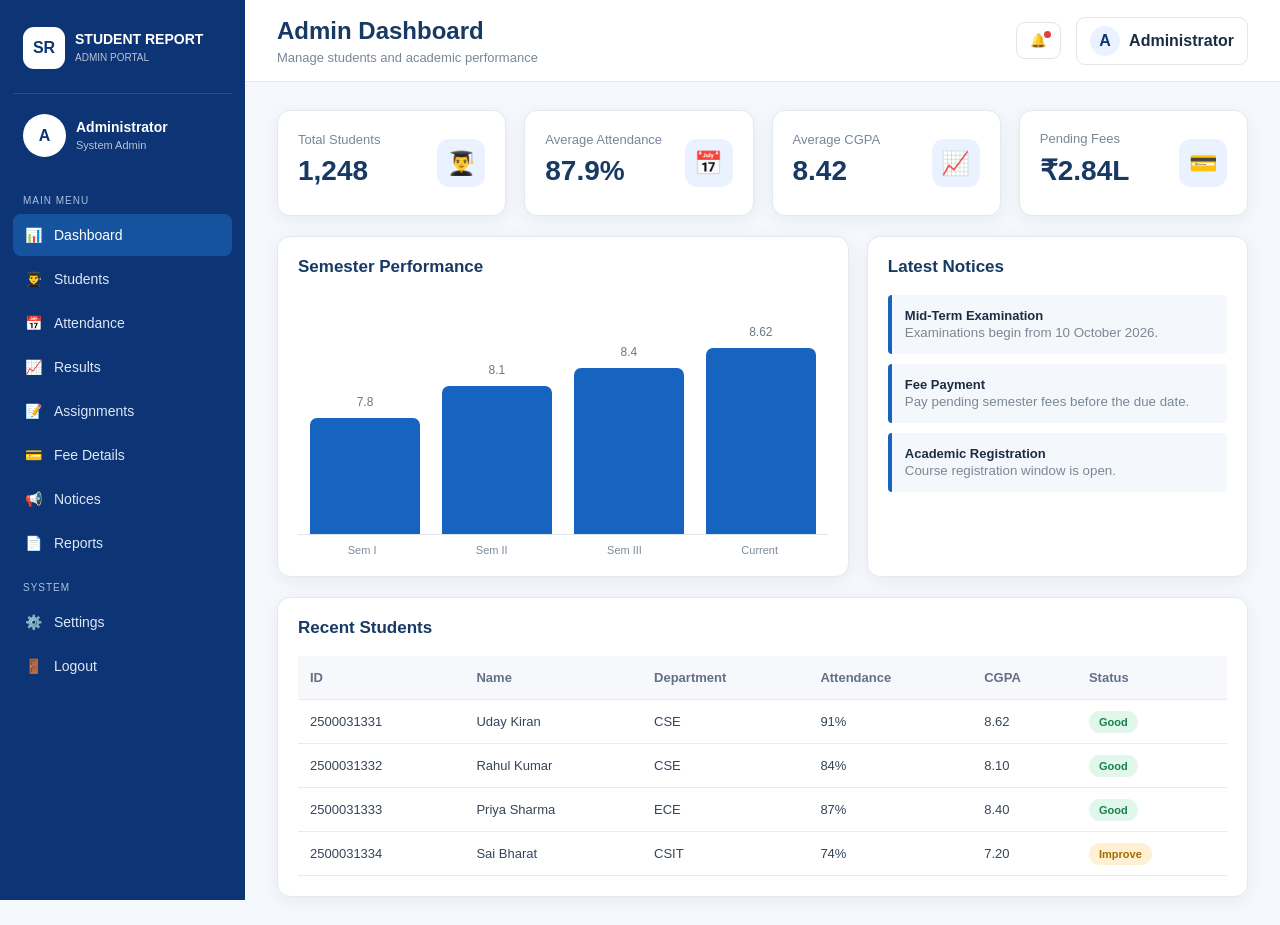
==== index.html @ a94c4307 "first commit" ====
<!DOCTYPE html>
<html lang="en">
<head>
<meta charset="UTF-8">
<meta name="viewport" content="width=device-width,initial-scale=1.0">
<title>Admin Portal - Student Report System</title>
<link rel="stylesheet" href="style.css">
</head>
<body>
<div class="app">
  <aside class="sidebar">
    <div class="side-brand">
      <div class="brand-logo">SR</div>
      <div><b>STUDENT REPORT</b><small>ADMIN PORTAL</small></div>
    </div>

    <div class="admin-profile">
      <div class="avatar">A</div>
      <div><b>Administrator</b><small>System Admin</small></div>
    </div>

    <p class="menu-title">MAIN MENU</p>
    <nav>
      <button class="nav active" data-page="dashboard">📊 <span>Dashboard</span></button>
      <button class="nav" data-page="students">👨‍🎓 <span>Students</span></button>
      <button class="nav" data-page="attendance">📅 <span>Attendance</span></button>
      <button class="nav" data-page="results">📈 <span>Results</span></button>
      <button class="nav" data-page="assignments">📝 <span>Assignments</span></button>
      <button class="nav" data-page="fees">💳 <span>Fee Details</span></button>
      <button class="nav" data-page="notices">📢 <span>Notices</span></button>
      <button class="nav" data-page="reports">📄 <span>Reports</span></button>
    </nav>

    <p class="menu-title">SYSTEM</p>
    <nav>
      <button class="nav" data-page="settings">⚙️ <span>Settings</span></button>
      <button class="nav" onclick="logout()">🚪 <span>Logout</span></button>
    </nav>
  </aside>

  <main class="main">
    <header class="topbar">
      <div>
        <h1 id="pageTitle">Admin Dashboard</h1>
        <p>Manage students and academic performance</p>
      </div>
      <div class="top-actions">
        <button class="icon-btn">🔔<i></i></button>
        <div class="top-user"><div class="mini-avatar">A</div><b>Administrator</b></div>
      </div>
    </header>

    <section id="content"></section>
  </main>
</div>

<div id="toast"></div>

<script src="script.js"></script>
</body>
</html>
---- style.css ----
*{box-sizing:border-box}body{margin:0;font-family:Inter,Arial,sans-serif;background:#f5f8fc;color:#1d2c43}.app{display:flex;min-height:100vh}.sidebar{width:245px;background:#0d3474;color:#fff;position:fixed;left:0;top:0;bottom:0;padding:22px 13px;overflow:auto}.side-brand{display:flex;align-items:center;gap:10px;padding:5px 10px 24px;border-bottom:1px solid #ffffff1f}.brand-logo{width:42px;height:42px;background:#fff;color:#0d3474;border-radius:11px;display:grid;place-items:center;font-weight:900}.side-brand b{display:block;font-size:14px}.side-brand small{font-size:10px;opacity:.7}.admin-profile{display:flex;gap:10px;align-items:center;padding:20px 10px}.avatar,.mini-avatar{background:#fff;color:#0d3474;border-radius:50%;display:grid;place-items:center;font-weight:900}.avatar{width:43px;height:43px}.admin-profile b{display:block;font-size:14px}.admin-profile small{font-size:11px;opacity:.7}.menu-title{font-size:10px;letter-spacing:1px;color:#a9c0df;margin:18px 10px 8px}.nav{width:100%;display:flex;align-items:center;gap:12px;border:0;background:transparent;color:#dce8f8;padding:13px 12px;border-radius:8px;text-align:left;font-size:14px;cursor:pointer;margin:2px 0}.nav:hover,.nav.active{background:#15539e;color:#fff}.main{margin-left:245px;width:calc(100% - 245px)}.topbar{height:82px;background:#fff;border-bottom:1px solid #e4e9f0;display:flex;align-items:center;justify-content:space-between;padding:0 32px;position:sticky;top:0;z-index:5}.topbar h1{font-size:24px;margin:0;color:#173963}.topbar p{margin:5px 0 0;color:#7a8798;font-size:13px}.top-actions{display:flex;align-items:center;gap:15px}.icon-btn{position:relative;border:1px solid #e0e6ee;background:#fff;border-radius:9px;padding:10px 13px;cursor:pointer}.icon-btn i{position:absolute;width:7px;height:7px;border-radius:50%;background:#e43d3d;right:9px;top:8px}.top-user{display:flex;gap:9px;align-items:center;padding:8px 13px;border:1px solid #e1e7ef;border-radius:9px}.mini-avatar{width:30px;height:30px;background:#eaf2ff}.main-content{padding:28px 32px}.cards{display:grid;grid-template-columns:repeat(4,1fr);gap:18px}.card{background:#fff;border:1px solid #e4e9f0;border-radius:13px;padding:20px;box-shadow:0 4px 18px #183b6710}.stat{display:flex;justify-content:space-between;align-items:center}.stat h3{font-size:28px;margin:8px 0;color:#173963}.stat p{margin:0;color:#7a8798;font-size:13px}.stat-icon{width:48px;height:48px;border-radius:12px;background:#eaf2ff;display:grid;place-items:center;font-size:23px}.section-row{display:grid;grid-template-columns:1.5fr 1fr;gap:18px;margin-top:20px}.card h2{font-size:17px;margin:0 0 18px;color:#173963}.chart{height:240px;display:flex;align-items:flex-end;gap:22px;padding:15px 12px 0;border-bottom:1px solid #e1e6ee}.bar{flex:1;background:#1764c0;border-radius:7px 7px 0 0;position:relative;min-width:25px;animation:grow .8s ease}.bar span{position:absolute;top:-23px;width:100%;text-align:center;color:#6b7789;font-size:12px}.labels{display:flex;justify-content:space-around;color:#7d8998;font-size:11px;padding-top:9px}.notice{padding:13px;border-left:4px solid #1764c0;background:#f4f8fd;margin-bottom:10px;border-radius:4px}.notice b{display:block;font-size:13px}.notice small{color:#7c8795}.table-card{margin-top:20px}.table-wrap{overflow:auto}table{width:100%;border-collapse:collapse;min-width:750px}th,td{text-align:left;padding:14px 12px;border-bottom:1px solid #e7ebf1;font-size:13px}th{background:#f6f8fb;color:#637086}td{color:#35445a}.pill{padding:5px 10px;border-radius:20px;font-size:11px;font-weight:700}.good{background:#e2f7ec;color:#16804b}.warn{background:#fff0d4;color:#a16b00}.danger{background:#ffe5e5;color:#b52e2e}.toolbar{display:flex;justify-content:space-between;gap:12px;margin-bottom:18px}.search{padding:11px 13px;border:1px solid #d9e0e9;border-radius:8px;width:260px}.add-btn{border:0;background:#0d3474;color:#fff;border-radius:8px;padding:11px 17px;font-weight:700;cursor:pointer}.page-card{background:#fff;border:1px solid #e4e9f0;border-radius:13px;padding:22px}.empty{padding:70px 20px;text-align:center;color:#78869a}.settings{display:grid;grid-template-columns:repeat(2,1fr);gap:18px}.setting{padding:20px;border:1px solid #e3e8ef;border-radius:10px;background:#fff}@keyframes grow{from{height:0}}#toast{position:fixed;right:25px;bottom:25px;background:#0d3474;color:white;padding:13px 18px;border-radius:8px;display:none;z-index:20}@media(max-width:900px){.sidebar{width:70px}.side-brand div:not(.brand-logo),.admin-profile div:not(.avatar),.menu-title,.nav span{display:none}.nav{justify-content:center}.main{margin-left:70px;width:calc(100% - 70px)}.cards{grid-template-columns:1fr 1fr}.section-row{grid-template-columns:1fr}}@media(max-width:600px){.topbar{padding:0 15px}.top-user b{display:none}.main-content{padding:18px 15px}.cards{grid-template-columns:1fr 1fr}.settings{grid-template-columns:1fr}.topbar h1{font-size:19px}}
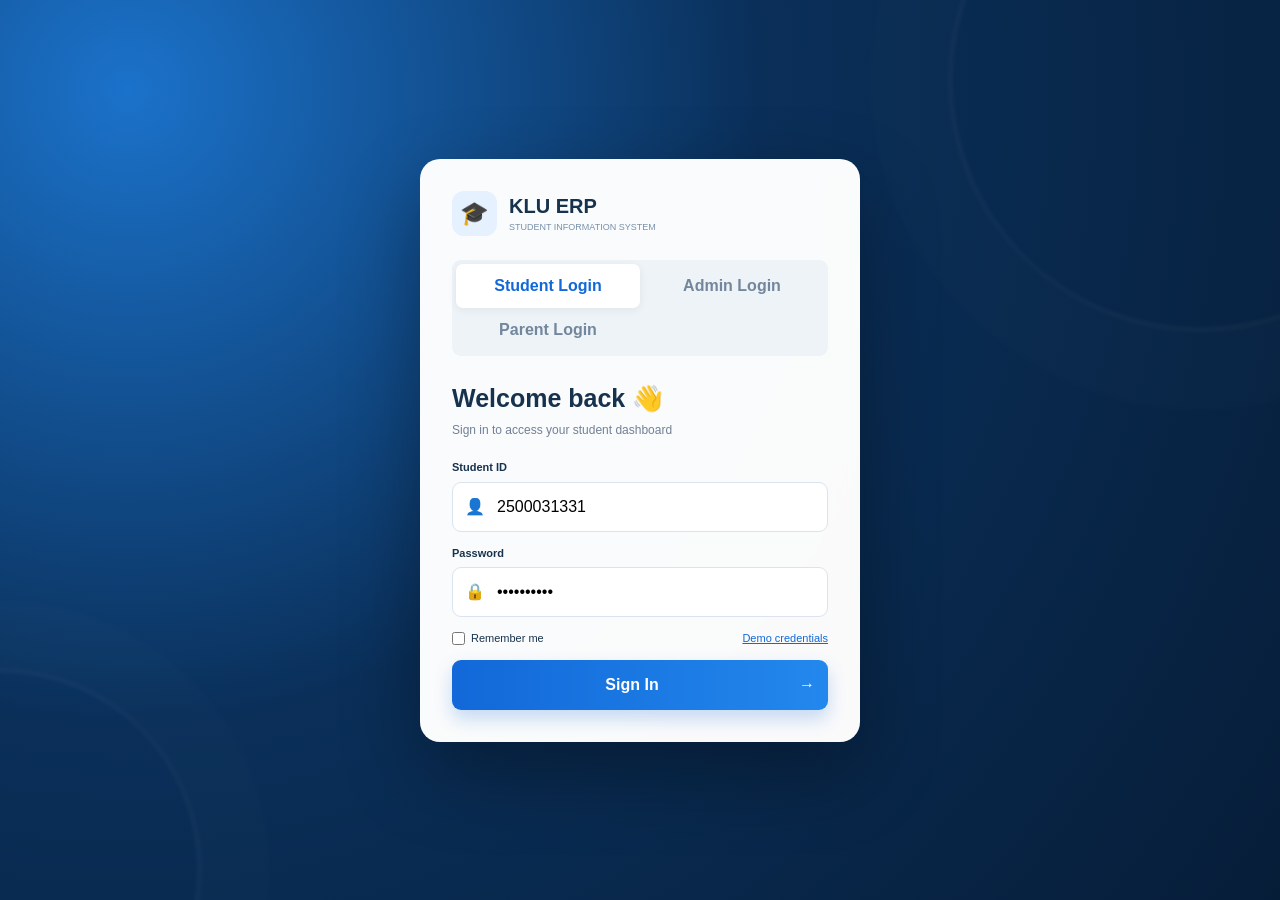
==== commit 91f6597d: "dd" ====
--- a/index.html
+++ b/index.html
@@ -3,59 +3,238 @@
 <head>
 <meta charset="UTF-8">
 <meta name="viewport" content="width=device-width,initial-scale=1.0">
-<title>Admin Portal - Student Report System</title>
+<title>KLU ERP — Student Information System</title>
 <link rel="stylesheet" href="style.css">
 </head>
 <body>
-<div class="app">
-  <aside class="sidebar">
-    <div class="side-brand">
-      <div class="brand-logo">SR</div>
-      <div><b>STUDENT REPORT</b><small>ADMIN PORTAL</small></div>
-    </div>
-
-    <div class="admin-profile">
-      <div class="avatar">A</div>
-      <div><b>Administrator</b><small>System Admin</small></div>
-    </div>
-
-    <p class="menu-title">MAIN MENU</p>
-    <nav>
-      <button class="nav active" data-page="dashboard">📊 <span>Dashboard</span></button>
-      <button class="nav" data-page="students">👨‍🎓 <span>Students</span></button>
-      <button class="nav" data-page="attendance">📅 <span>Attendance</span></button>
-      <button class="nav" data-page="results">📈 <span>Results</span></button>
-      <button class="nav" data-page="assignments">📝 <span>Assignments</span></button>
-      <button class="nav" data-page="fees">💳 <span>Fee Details</span></button>
-      <button class="nav" data-page="notices">📢 <span>Notices</span></button>
-      <button class="nav" data-page="reports">📄 <span>Reports</span></button>
+<div id="toast"></div>
+
+<!-- LOGIN -->
+<div id="loginScreen" class="login-screen">
+  <div class="login-bg-orb orb1"></div><div class="login-bg-orb orb2"></div>
+  <div class="login-card">
+    <div class="brand-logo"><span>🎓</span><div><b>KLU ERP</b><small>STUDENT INFORMATION SYSTEM</small></div></div>
+    <div class="login-tabs">
+      <button class="login-tab active" data-role="student">Student Login</button>
+      <button class="login-tab" data-role="admin">Admin Login</button><button class="login-tab" data-role="parent">Parent Login</button>
+    </div>
+    <div class="login-title"><h1 id="loginTitle">Welcome back 👋</h1><p id="loginSubtitle">Sign in to access your student dashboard</p></div>
+    <form id="loginForm">
+      <label id="loginUserLabel">Student ID</label>
+      <div class="input-icon"><span>👤</span><input id="loginUser" required value="2500031331"></div>
+      <label>Password</label>
+      <div class="input-icon"><span>🔒</span><input id="loginPass" type="password" required value="student123"></div>
+      <div class="login-row"><label class="check"><input type="checkbox" id="remember"> Remember me</label><a href="#" onclick="demoCredentials(event)">Demo credentials</a></div>
+      <button class="login-submit">Sign In <span>→</span></button>
+    </form>
+    <div class="login-hint" id="loginHint">Student demo: <b>2500031331</b> / <b>student123</b></div>
+  </div>
+</div>
+
+<!-- APP -->
+<div id="app" class="app hidden">
+  <aside class="sidebar" id="sidebar">
+    <div class="side-brand"><div class="brand-mark">K</div><div><b>KLU ERP</b><small>STUDENT INFORMATION SYSTEM</small></div><button class="mobile-close" onclick="toggleSidebar()">×</button></div>
+    <div class="user-mini">
+      <div class="avatar" id="sideAvatar">UK</div><div><b id="sideName">Uday Kiran</b><small id="sideId">2500031331</small></div>
+    </div>
+    <div class="menu-label">MAIN MENU</div>
+    <nav id="studentNav">
+      <button class="nav-item active" data-page="dashboard"><span>🏠</span>Dashboard</button>
+      <button class="nav-item" data-page="profile"><span>👤</span>My Profile</button>
+      <button class="nav-item" data-page="academics"><span>📚</span>Academics</button>
+      <button class="nav-item" data-page="attendance"><span>🗓️</span>Attendance</button>
+      <button class="nav-item" data-page="results"><span>📊</span>Results</button>
+      <div class="menu-label">STUDENT SERVICES</div>
+      <button class="nav-item" data-page="fees"><span>💳</span>Fee Details</button>
+      <button class="nav-item" data-page="timetable"><span>🕘</span>Time Table</button>
+      <button class="nav-item" data-page="assignments"><span>📝</span>Assignments</button>
+      <button class="nav-item" data-page="notices"><span>📢</span>Notices</button>
+      <button class="nav-item" data-page="analytics"><span>📊</span>Analytics</button>
+      <button class="nav-item" data-page="reports"><span>📄</span>Reports</button>
     </nav>
-
-    <p class="menu-title">SYSTEM</p>
-    <nav>
-      <button class="nav" data-page="settings">⚙️ <span>Settings</span></button>
-      <button class="nav" onclick="logout()">🚪 <span>Logout</span></button>
+    <nav id="adminNav" class="hidden">
+      <button class="nav-item active" data-page="adminDashboard"><span>📈</span>Admin Dashboard</button>
+      <button class="nav-item" data-page="manageStudents"><span>👥</span>Students</button>
+      <button class="nav-item" data-page="manageAcademics"><span>📝</span>Marks & Results</button>
+      <button class="nav-item" data-page="manageAttendance"><span>🗓️</span>Attendance</button>
+      <button class="nav-item" data-page="manageFees"><span>💳</span>Fees</button>
+      <button class="nav-item" data-page="manageNotices"><span>📢</span>Notices</button>
+      <button class="nav-item" data-page="reports"><span>📄</span>Reports</button>
     </nav>
+    <nav id="parentNav" class="hidden">
+      <button class="nav-item active" data-page="parentDashboard"><span>👨‍👩‍👦</span>Parent Dashboard</button>
+      <button class="nav-item" data-page="parentReports"><span>📄</span>Student Reports</button>
+    </nav>
+    <div class="side-bottom">
+      <button class="nav-item" onclick="toggleTheme()"><span>🌙</span>Dark Mode</button>
+      <button class="nav-item logout" onclick="logout()"><span>↪</span>Logout</button>
+    </div>
   </aside>
 
   <main class="main">
     <header class="topbar">
-      <div>
-        <h1 id="pageTitle">Admin Dashboard</h1>
-        <p>Manage students and academic performance</p>
-      </div>
-      <div class="top-actions">
-        <button class="icon-btn">🔔<i></i></button>
-        <div class="top-user"><div class="mini-avatar">A</div><b>Administrator</b></div>
-      </div>
+      <button class="hamburger" onclick="toggleSidebar()">☰</button>
+      <div><h1 id="pageTitle">Student Dashboard</h1><p id="pageSubtitle">Overview of your academic journey</p></div>
+      <div class="top-actions"><button class="icon-btn" onclick="showNotifications()">🔔<i id="notifDot"></i></button><button class="profile-pill" onclick="goProfile()"><span class="avatar sm" id="topAvatar">UK</span><b id="topName">Uday Kiran</b><span>⌄</span></button></div>
     </header>
 
-    <section id="content"></section>
+    <div class="content">
+
+      <!-- STUDENT DASHBOARD -->
+      <section class="page active" id="page-dashboard">
+        <div class="welcome-banner"><div><span class="eyebrow">ACADEMIC OVERVIEW</span><h2>Good morning, <span id="welcomeName">Uday</span> 👋</h2><p>Here’s what is happening with your academic progress.</p></div><div class="banner-shape">✦</div></div>
+        <div class="stat-grid">
+          <div class="stat-card"><div class="stat-icon blue">🎓</div><div><small>Current CGPA</small><strong id="statCgpa">8.62</strong><em>↑ 0.22 this semester</em></div></div>
+          <div class="stat-card"><div class="stat-icon green">🗓️</div><div><small>Attendance</small><strong id="statAttendance">86%</strong><em class="green-text">Good standing</em></div></div>
+          <div class="stat-card"><div class="stat-icon orange">📝</div><div><small>Assignments</small><strong id="statAssignments">8/10</strong><em>2 pending</em></div></div>
+          <div class="stat-card"><div class="stat-icon purple">💳</div><div><small>Fee Balance</small><strong id="statFee">₹12,500</strong><em>Due 30 Sep</em></div></div>
+        </div>
+        <div class="two-col">
+          <div class="panel chart-panel"><div class="panel-head"><div><h3>📈 Semester Performance</h3><small>CGPA progression</small></div><span class="live-badge">● LIVE</span></div><div class="chart-wrap"><canvas id="performanceChart"></canvas></div></div>
+          <div class="panel"><div class="panel-head"><div><h3>📢 Latest Notices</h3><small>Important updates</small></div><button class="text-btn" onclick="openPage('notices')">View all</button></div><div id="dashboardNotices"></div></div>
+        </div>
+        <div class="panel"><div class="panel-head"><div><h3>📚 Current Semester Subjects</h3><small>Semester 4 · 2026-27</small></div><button class="text-btn" onclick="openPage('academics')">View academics →</button></div><div class="table-scroll"><table><thead><tr><th>Code</th><th>Subject</th><th>Credits</th><th>Faculty</th><th>Attendance</th><th>Status</th></tr></thead><tbody id="dashboardSubjects"></tbody></table></div></div>
+      </section>
+
+      <!-- PROFILE -->
+      <section class="page" id="page-profile">
+        <div class="page-head"><div><span class="eyebrow">ACCOUNT</span><h2>My Profile</h2><p>View and manage your personal information.</p></div><button class="primary-btn" onclick="editProfile()">✎ Edit Profile</button></div>
+        <div class="profile-layout"><div class="profile-hero panel"><div class="big-avatar" id="profileAvatar">UK</div><h2 id="profileName">Uday Kiran</h2><p id="profileProgram">B.Tech · CSE</p><span class="status-pill success">● Active Student</span><hr><div class="profile-meta"><div><small>Student ID</small><b id="profileId">2500031331</b></div><div><small>Batch</small><b>2024–2028</b></div><div><small>Semester</small><b>IV</b></div></div></div><div class="panel"><div class="panel-head"><h3>Personal Information</h3></div><div class="info-grid" id="profileInfo"></div></div></div>
+      </section>
+
+      <!-- ACADEMICS -->
+      <section class="page" id="page-academics">
+        <div class="page-head"><div><span class="eyebrow">ACADEMICS</span><h2>Current Semester</h2><p>Subjects, credits, faculty and academic performance.</p></div></div>
+        <div class="subject-cards" id="subjectCards"></div>
+        <div class="panel"><div class="panel-head"><h3>Subject Details</h3><select class="small-select" id="subjectFilter"><option>All Subjects</option></select></div><div class="table-scroll"><table><thead><tr><th>Code</th><th>Subject</th><th>Faculty</th><th>Credits</th><th>Internal</th><th>Final</th><th>Total</th><th>Grade</th></tr></thead><tbody id="academicTable"></tbody></table></div></div>
+      </section>
+
+      <!-- ATTENDANCE -->
+      <section class="page" id="page-attendance">
+        <div class="page-head"><div><span class="eyebrow">ACADEMICS</span><h2>Attendance</h2><p>Real-time subject-wise attendance status.</p></div></div>
+        <div class="attendance-overview"><div class="attendance-ring"><div><strong id="attendanceBig">86%</strong><span>Overall</span></div></div><div><h3>Attendance Summary</h3><p>Minimum required attendance: <b>75%</b></p><div class="mini-stats"><div><b id="classesHeld">112</b><small>Classes Held</small></div><div><b id="classesAttended">96</b><small>Attended</small></div><div><b id="classesAbsent">16</b><small>Absent</small></div></div></div></div>
+        <div class="panel"><div class="panel-head"><h3>Subject-wise Attendance</h3><span class="status-pill success">● Updated today</span></div><div id="attendanceRows"></div></div>
+      </section>
+
+      <!-- RESULTS -->
+      <section class="page" id="page-results">
+        <div class="page-head"><div><span class="eyebrow">ACADEMICS</span><h2>Results & Grades</h2><p>Semester-wise academic performance.</p></div><button class="primary-btn" onclick="printReport()">🖨 Print Result</button></div>
+        <div class="result-summary"><div><small>Current CGPA</small><strong>8.62</strong></div><div><small>Semester SGPA</small><strong>8.74</strong></div><div><small>Credits Earned</small><strong>72</strong></div><div><small>Backlogs</small><strong class="green-text">0</strong></div></div>
+        <div class="panel"><div class="panel-head"><h3>Semester Results</h3><span class="status-pill success">All subjects cleared</span></div><div class="table-scroll"><table><thead><tr><th>Code</th><th>Subject</th><th>Internal</th><th>External</th><th>Total</th><th>Grade</th><th>Grade Point</th></tr></thead><tbody id="resultsTable"></tbody></table></div></div>
+      </section>
+
+      <!-- FEES -->
+      <section class="page" id="page-fees">
+        <div class="page-head"><div><span class="eyebrow">STUDENT SERVICES</span><h2>Fee Details</h2><p>Track your semester fee payments.</p></div><button class="primary-btn" onclick="payFee()">💳 Pay Now</button></div>
+        <div class="fee-cards"><div class="fee-card"><small>Total Fee</small><strong>₹85,000</strong></div><div class="fee-card paid"><small>Paid</small><strong>₹72,500</strong></div><div class="fee-card due"><small>Balance</small><strong id="feeDue">₹12,500</strong></div></div>
+        <div class="panel"><div class="panel-head"><h3>Payment History</h3></div><div class="table-scroll"><table><thead><tr><th>Date</th><th>Receipt No.</th><th>Description</th><th>Amount</th><th>Status</th></tr></thead><tbody id="feeTable"></tbody></table></div></div>
+      </section>
+
+      <!-- TIMETABLE -->
+      <section class="page" id="page-timetable">
+        <div class="page-head"><div><span class="eyebrow">STUDENT SERVICES</span><h2>Time Table</h2><p>Weekly class schedule.</p></div><span class="today-badge">Today · Wednesday</span></div>
+        <div class="panel"><div class="table-scroll"><table class="timetable"><thead><tr><th>Time</th><th>Monday</th><th>Tuesday</th><th>Wednesday</th><th>Thursday</th><th>Friday</th></tr></thead><tbody id="timetableBody"></tbody></table></div></div>
+      </section>
+
+      <!-- ASSIGNMENTS -->
+      <section class="page" id="page-assignments">
+        <div class="page-head"><div><span class="eyebrow">STUDENT SERVICES</span><h2>Assignments</h2><p>Track submissions and upcoming deadlines.</p></div><button class="primary-btn" onclick="submitAssignment()">＋ Submit Assignment</button></div>
+        <div class="assignment-grid" id="assignmentGrid"></div>
+      </section>
+
+      <!-- NOTICES -->
+      <section class="page" id="page-notices">
+        <div class="page-head"><div><span class="eyebrow">COMMUNICATION</span><h2>Notices</h2><p>Official announcements and campus updates.</p></div></div>
+        <div class="notice-list" id="noticeList"></div>
+      </section>
+
+      <!-- REPORTS -->
+      <section class="page" id="page-reports">
+        <div class="page-head"><div><span class="eyebrow">DOCUMENTS</span><h2>Reports</h2><p>Generate and print academic documents.</p></div></div>
+        <div class="report-grid"><div class="report-action" onclick="printReport()">📄<b>Academic Report</b><small>Marks, grades & CGPA</small><span>Generate →</span></div><div class="report-action" onclick="openPage('attendance')">🗓️<b>Attendance Report</b><small>Subject-wise attendance</small><span>View →</span></div><div class="report-action" onclick="openPage('fees')">💳<b>Fee Statement</b><small>Payment history</small><span>View →</span></div></div></section>
+
+      <!-- ADMIN -->
+      <section class="page" id="page-adminDashboard">
+        <div class="welcome-banner admin-banner"><div><span class="eyebrow">ADMIN CONTROL CENTER</span><h2>Good morning, Administrator ⚡</h2><p>Monitor students, academics, attendance and campus operations.</p></div><div class="banner-shape">⌘</div></div>
+        <div class="stat-grid"><div class="stat-card"><div class="stat-icon blue">👥</div><div><small>Total Students</small><strong id="adminStudents">0</strong><em>Across all departments</em></div></div><div class="stat-card"><div class="stat-icon green">📈</div><div><small>Avg. Attendance</small><strong id="adminAttendance">0%</strong><em>Institution level</em></div></div><div class="stat-card"><div class="stat-icon orange">💳</div><div><small>Pending Fees</small><strong>₹4.82L</strong><em>27 students</em></div></div><div class="stat-card"><div class="stat-icon purple">📝</div><div><small>Pending Tasks</small><strong>14</strong><em>Need attention</em></div></div></div>
+        <div class="two-col"><div class="panel chart-panel"><div class="panel-head"><h3>📊 Department Performance</h3></div><div class="bar-chart" id="deptChart"></div></div><div class="panel"><div class="panel-head"><h3>⚠️ Attention Required</h3></div><div id="adminAlerts"></div></div></div>
+        <div class="panel"><div class="panel-head"><h3>Recent System Activity</h3></div><div id="activityFeed"></div></div>
+      </section>
+
+      <section class="page" id="page-manageStudents">
+        <div class="page-head"><div><span class="eyebrow">ADMIN</span><h2>Student Management</h2><p>Manage student records and access.</p></div><button class="primary-btn" onclick="adminAddStudent()">＋ Add Student</button></div>
+        <div class="panel"><div class="toolbar"><input id="adminSearch" placeholder="🔍 Search by name, ID or department..." oninput="renderAdminStudents()"><button class="secondary-btn" onclick="exportStudents()">⬇ Export CSV</button></div><div class="table-scroll"><table><thead><tr><th>ID</th><th>Name</th><th>Department</th><th>Year</th><th>Attendance</th><th>CGPA</th><th>Status</th><th>Action</th></tr></thead><tbody id="adminStudentTable"></tbody></table></div></div>
+      </section>
+
+      <section class="page" id="page-manageAcademics">
+        <div class="page-head"><div><span class="eyebrow">ADMIN</span><h2>Marks & Results</h2><p>Enter and update student academic performance.</p></div></div>
+        <div class="panel"><div class="form-grid"><div><label>Student</label><select id="adminMarkStudent"></select></div><div><label>Subject</label><select id="adminMarkSubject"><option>Java Programming</option><option>Data Structures</option><option>Database Systems</option><option>Engineering Mathematics</option></select></div><div><label>Internal Marks / 40</label><input type="number" id="adminInternal" max="40"></div><div><label>External Marks / 60</label><input type="number" id="adminExternal" max="60"></div></div><button class="primary-btn" onclick="adminSaveMarks()">Save Result</button><div id="adminMarkMsg"></div></div></section>
+
+      <section class="page" id="page-manageAttendance">
+        <div class="page-head"><div><span class="eyebrow">ADMIN</span><h2>Attendance Management</h2><p>Update student attendance records.</p></div></div>
+        <div class="panel"><div class="form-grid"><div><label>Student</label><select id="adminAttStudent"></select></div><div><label>Subject</label><select id="adminAttSubject"><option>Java Programming</option><option>Data Structures</option><option>Database Systems</option><option>Engineering Mathematics</option></select></div><div><label>Classes Held</label><input type="number" id="adminHeld"></div><div><label>Classes Attended</label><input type="number" id="adminAttended"></div></div><button class="primary-btn" onclick="adminSaveAttendance()">Update Attendance</button><div id="adminAttMsg"></div></div></section>
+
+      <section class="page" id="page-manageFees">
+        <div class="page-head"><div><span class="eyebrow">ADMIN</span><h2>Fee Management</h2><p>Monitor payment status and outstanding balances.</p></div></div>
+        <div class="fee-cards"><div class="fee-card"><small>Total Collection</small><strong>₹68.4L</strong></div><div class="fee-card paid"><small>Collected</small><strong>₹61.9L</strong></div><div class="fee-card due"><small>Outstanding</small><strong>₹6.5L</strong></div></div>
+        <div class="panel"><div class="panel-head"><h3>Students with Outstanding Fees</h3></div><div class="table-scroll"><table><thead><tr><th>Student</th><th>ID</th><th>Total</th><th>Paid</th><th>Balance</th><th>Status</th></tr></thead><tbody><tr><td>Uday Kiran</td><td>2500031331</td><td>₹85,000</td><td>₹72,500</td><td>₹12,500</td><td><span class="status-pill warning">Pending</span></td></tr><tr><td>Rahul Kumar</td><td>2500031332</td><td>₹85,000</td><td>₹85,000</td><td>₹0</td><td><span class="status-pill success">Paid</span></td></tr></tbody></table></div></div></section>
+
+      <section class="page" id="page-manageNotices">
+        <div class="page-head"><div><span class="eyebrow">ADMIN</span><h2>Notice Management</h2><p>Publish announcements to students.</p></div><button class="primary-btn" onclick="publishNotice()">＋ Publish Notice</button></div>
+        <div class="panel"><div class="notice-list" id="adminNoticeList"></div></div></section>
+    </div>
   </main>
 </div>
 
-<div id="toast"></div>
-
+
+      <!-- ANALYTICS -->
+      <section class="page" id="page-analytics">
+        <div class="page-head"><div><span class="eyebrow">PERFORMANCE</span><h2>Academic Analytics</h2><p>Understand performance trends and subjects that need attention.</p></div></div>
+        <div class="stat-grid">
+          <div class="stat-card"><div class="stat-icon blue">📈</div><div><small>Current CGPA</small><strong id="analyticsCgpa">8.62</strong><em>Semester trend</em></div></div>
+          <div class="stat-card"><div class="stat-icon green">🎯</div><div><small>Strong Subjects</small><strong id="strongSubjects">0</strong><em class="green-text">75%+ attendance</em></div></div>
+          <div class="stat-card"><div class="stat-icon orange">⚠️</div><div><small>Needs Attention</small><strong id="weakSubjects">0</strong><em>Performance / attendance</em></div></div>
+          <div class="stat-card"><div class="stat-icon purple">📝</div><div><small>Assignments</small><strong>80%</strong><em>Completion rate</em></div></div>
+        </div>
+        <div class="two-col">
+          <div class="panel"><div class="panel-head"><h3>Performance Trend</h3><span class="live-badge">● UPDATED</span></div><div class="chart-wrap"><canvas id="analyticsChart"></canvas></div></div>
+          <div class="panel"><div class="panel-head"><h3>Teacher Remarks</h3></div><div id="remarksList"></div></div>
+        </div>
+      </section>
+
+      <!-- PARENT DASHBOARD -->
+      <section class="page" id="page-parentDashboard">
+        <div class="welcome-banner"><div><span class="eyebrow">PARENT PORTAL</span><h2>Academic Progress of <span>Uday Kiran</span> 👨‍👩‍👦</h2><p>Read-only access to attendance, results, remarks and academic progress.</p></div><div class="banner-shape">✦</div></div>
+        <div class="stat-grid">
+          <div class="stat-card"><div class="stat-icon blue">🎓</div><div><small>CGPA</small><strong>8.62</strong><em>Current semester</em></div></div>
+          <div class="stat-card"><div class="stat-icon green">🗓️</div><div><small>Attendance</small><strong>86%</strong><em class="green-text">Good standing</em></div></div>
+          <div class="stat-card"><div class="stat-icon orange">📚</div><div><small>Subjects</small><strong>4</strong><em>Current semester</em></div></div>
+          <div class="stat-card"><div class="stat-icon purple">📝</div><div><small>Assignments</small><strong>80%</strong><em>Completion</em></div></div>
+        </div>
+        <div class="two-col">
+          <div class="panel"><div class="panel-head"><h3>Latest Teacher Remarks</h3></div>
+            <div class="notice"><h3>Java Programming</h3><p>Good understanding of core concepts. Continue practicing problem solving.</p></div>
+            <div class="notice"><h3>Engineering Mathematics</h3><p>Needs additional practice in problem-solving and revision.</p></div>
+          </div>
+          <div class="panel"><div class="panel-head"><h3>Academic Summary</h3></div>
+            <div class="info-grid">
+              <div><small>Student ID</small><b>2500031331</b></div><div><small>Program</small><b>B.Tech · CSE</b></div>
+              <div><small>Semester</small><b>IV</b></div><div><small>Batch</small><b>2024–2028</b></div>
+            </div>
+          </div>
+        </div>
+      </section>
+
+      <section class="page" id="page-parentReports">
+        <div class="page-head"><div><span class="eyebrow">PARENT PORTAL</span><h2>Student Reports</h2><p>View academic reports and progress without editing student data.</p></div><button class="primary-btn" onclick="printReport()">🖨 Print Report</button></div>
+        <div class="panel"><div class="panel-head"><h3>Current Semester Report</h3></div><div class="table-scroll"><table><thead><tr><th>Subject</th><th>Internal</th><th>Final</th><th>Total</th><th>Grade</th><th>Attendance</th></tr></thead><tbody>
+          <tr><td>Java Programming</td><td>36</td><td>52</td><td>88</td><td>A</td><td>91%</td></tr>
+          <tr><td>Data Structures</td><td>34</td><td>49</td><td>83</td><td>A</td><td>84%</td></tr>
+          <tr><td>Database Systems</td><td>35</td><td>53</td><td>88</td><td>A</td><td>87%</td></tr>
+          <tr><td>Engineering Mathematics</td><td>29</td><td>44</td><td>73</td><td>B</td><td>74%</td></tr>
+        </tbody></table></div></div>
+      </section>
 <script src="script.js"></script>
 </body>
 </html>
--- a/style.css
+++ b/style.css
@@ -1 +1,3 @@
-*{box-sizing:border-box}body{margin:0;font-family:Inter,Arial,sans-serif;background:#f5f8fc;color:#1d2c43}.app{display:flex;min-height:100vh}.sidebar{width:245px;background:#0d3474;color:#fff;position:fixed;left:0;top:0;bottom:0;padding:22px 13px;overflow:auto}.side-brand{display:flex;align-items:center;gap:10px;padding:5px 10px 24px;border-bottom:1px solid #ffffff1f}.brand-logo{width:42px;height:42px;background:#fff;color:#0d3474;border-radius:11px;display:grid;place-items:center;font-weight:900}.side-brand b{display:block;font-size:14px}.side-brand small{font-size:10px;opacity:.7}.admin-profile{display:flex;gap:10px;align-items:center;padding:20px 10px}.avatar,.mini-avatar{background:#fff;color:#0d3474;border-radius:50%;display:grid;place-items:center;font-weight:900}.avatar{width:43px;height:43px}.admin-profile b{display:block;font-size:14px}.admin-profile small{font-size:11px;opacity:.7}.menu-title{font-size:10px;letter-spacing:1px;color:#a9c0df;margin:18px 10px 8px}.nav{width:100%;display:flex;align-items:center;gap:12px;border:0;background:transparent;color:#dce8f8;padding:13px 12px;border-radius:8px;text-align:left;font-size:14px;cursor:pointer;margin:2px 0}.nav:hover,.nav.active{background:#15539e;color:#fff}.main{margin-left:245px;width:calc(100% - 245px)}.topbar{height:82px;background:#fff;border-bottom:1px solid #e4e9f0;display:flex;align-items:center;justify-content:space-between;padding:0 32px;position:sticky;top:0;z-index:5}.topbar h1{font-size:24px;margin:0;color:#173963}.topbar p{margin:5px 0 0;color:#7a8798;font-size:13px}.top-actions{display:flex;align-items:center;gap:15px}.icon-btn{position:relative;border:1px solid #e0e6ee;background:#fff;border-radius:9px;padding:10px 13px;cursor:pointer}.icon-btn i{position:absolute;width:7px;height:7px;border-radius:50%;background:#e43d3d;right:9px;top:8px}.top-user{display:flex;gap:9px;align-items:center;padding:8px 13px;border:1px solid #e1e7ef;border-radius:9px}.mini-avatar{width:30px;height:30px;background:#eaf2ff}.main-content{padding:28px 32px}.cards{display:grid;grid-template-columns:repeat(4,1fr);gap:18px}.card{background:#fff;border:1px solid #e4e9f0;border-radius:13px;padding:20px;box-shadow:0 4px 18px #183b6710}.stat{display:flex;justify-content:space-between;align-items:center}.stat h3{font-size:28px;margin:8px 0;color:#173963}.stat p{margin:0;color:#7a8798;font-size:13px}.stat-icon{width:48px;height:48px;border-radius:12px;background:#eaf2ff;display:grid;place-items:center;font-size:23px}.section-row{display:grid;grid-template-columns:1.5fr 1fr;gap:18px;margin-top:20px}.card h2{font-size:17px;margin:0 0 18px;color:#173963}.chart{height:240px;display:flex;align-items:flex-end;gap:22px;padding:15px 12px 0;border-bottom:1px solid #e1e6ee}.bar{flex:1;background:#1764c0;border-radius:7px 7px 0 0;position:relative;min-width:25px;animation:grow .8s ease}.bar span{position:absolute;top:-23px;width:100%;text-align:center;color:#6b7789;font-size:12px}.labels{display:flex;justify-content:space-around;color:#7d8998;font-size:11px;padding-top:9px}.notice{padding:13px;border-left:4px solid #1764c0;background:#f4f8fd;margin-bottom:10px;border-radius:4px}.notice b{display:block;font-size:13px}.notice small{color:#7c8795}.table-card{margin-top:20px}.table-wrap{overflow:auto}table{width:100%;border-collapse:collapse;min-width:750px}th,td{text-align:left;padding:14px 12px;border-bottom:1px solid #e7ebf1;font-size:13px}th{background:#f6f8fb;color:#637086}td{color:#35445a}.pill{padding:5px 10px;border-radius:20px;font-size:11px;font-weight:700}.good{background:#e2f7ec;color:#16804b}.warn{background:#fff0d4;color:#a16b00}.danger{background:#ffe5e5;color:#b52e2e}.toolbar{display:flex;justify-content:space-between;gap:12px;margin-bottom:18px}.search{padding:11px 13px;border:1px solid #d9e0e9;border-radius:8px;width:260px}.add-btn{border:0;background:#0d3474;color:#fff;border-radius:8px;padding:11px 17px;font-weight:700;cursor:pointer}.page-card{background:#fff;border:1px solid #e4e9f0;border-radius:13px;padding:22px}.empty{padding:70px 20px;text-align:center;color:#78869a}.settings{display:grid;grid-template-columns:repeat(2,1fr);gap:18px}.setting{padding:20px;border:1px solid #e3e8ef;border-radius:10px;background:#fff}@keyframes grow{from{height:0}}#toast{position:fixed;right:25px;bottom:25px;background:#0d3474;color:white;padding:13px 18px;border-radius:8px;display:none;z-index:20}@media(max-width:900px){.sidebar{width:70px}.side-brand div:not(.brand-logo),.admin-profile div:not(.avatar),.menu-title,.nav span{display:none}.nav{justify-content:center}.main{margin-left:70px;width:calc(100% - 70px)}.cards{grid-template-columns:1fr 1fr}.section-row{grid-template-columns:1fr}}@media(max-width:600px){.topbar{padding:0 15px}.top-user b{display:none}.main-content{padding:18px 15px}.cards{grid-template-columns:1fr 1fr}.settings{grid-template-columns:1fr}.topbar h1{font-size:19px}}+*{box-sizing:border-box;margin:0;padding:0} :root{--blue:#1268d8;--blue2:#0b3769;--bg:#f3f7fc;--card:#fff;--text:#17324d;--muted:#718096;--line:#e4ebf3;--green:#18a66a;--orange:#ed9b20;--purple:#805ad5;--shadow:0 8px 28px rgba(23,50,77,.07)}body{font-family:Inter,Segoe UI,Arial,sans-serif;background:var(--bg);color:var(--text);line-height:1.5}.hidden{display:none!important}button,input,select{font:inherit}button{cursor:pointer}.app{min-height:100vh}.sidebar{position:fixed;left:0;top:0;bottom:0;width:248px;background:linear-gradient(180deg,#0b386d,#092d57);color:#fff;z-index:50;display:flex;flex-direction:column;overflow-y:auto;box-shadow:8px 0 28px #092d5718}.side-brand{height:112px;padding:23px 18px;display:flex;gap:12px;align-items:center;border-bottom:1px solid #ffffff15}.side-brand b{display:block;font-size:22px}.side-brand small{display:block;font-size:10px;color:#b7cce5;letter-spacing:.4px}.brand-mark{width:42px;height:42px;border-radius:11px;background:linear-gradient(135deg,#2486ef,#72b6ff);display:grid;place-items:center;font-size:22px;font-weight:800;box-shadow:0 8px 20px #0003}.mobile-close{display:none}.user-mini{display:flex;gap:12px;align-items:center;padding:20px 18px;background:#082d57}.avatar{width:45px;height:45px;border-radius:50%;background:linear-gradient(135deg,#fff,#dceeff);color:#0b3769;display:grid;place-items:center;font-weight:800}.avatar.sm{width:35px;height:35px;font-size:12px}.user-mini b{display:block;font-size:14px}.user-mini small{color:#9fb9d6}.menu-label{font-size:10px;letter-spacing:1px;color:#80a1c6;padding:19px 17px 8px}.nav-item{width:calc(100% - 18px);margin:2px 9px;padding:11px 12px;border:0;border-radius:8px;background:transparent;color:#c9d9eb;text-align:left;display:flex;gap:12px;align-items:center;transition:.25s}.nav-item:hover,.nav-item.active{background:#1766b9;color:#fff;transform:translateX(2px)}.nav-item span{width:22px;text-align:center}.nav-item.logout{color:#ffb2b2}.side-bottom{margin-top:auto;padding:12px 0;border-top:1px solid #ffffff12}.main{margin-left:248px;min-height:100vh}.topbar{height:88px;background:#fff;border-bottom:1px solid var(--line);display:flex;align-items:center;justify-content:space-between;padding:0 30px;position:sticky;top:0;z-index:20}.topbar h1{font-size:24px}.topbar p{font-size:13px;color:var(--muted)}.top-actions{display:flex;gap:10px;align-items:center}.icon-btn,.profile-pill{background:#fff;border:1px solid var(--line);border-radius:9px;height:44px}.icon-btn{width:48px;position:relative}.icon-btn i{position:absolute;width:7px;height:7px;border-radius:50%;background:#e53e3e;right:11px;top:10px}.profile-pill{padding:4px 12px 4px 5px;display:flex;gap:9px;align-items:center}.hamburger{display:none;border:0;background:transparent;font-size:24px}.content{padding:28px;max-width:1600px;margin:auto}.page{display:none;animation:pageIn .35s ease}.page.active{display:block}@keyframes pageIn{from{opacity:0;transform:translateY(8px)}to{opacity:1;transform:none}}.welcome-banner{min-height:170px;padding:30px 35px;border-radius:16px;background:linear-gradient(120deg,#0d4b8f,#1575db 65%,#3f9bf0);color:#fff;display:flex;justify-content:space-between;align-items:center;overflow:hidden;position:relative;box-shadow:0 12px 30px #1268d82b}.welcome-banner:after{content:"";position:absolute;width:360px;height:360px;border-radius:50%;right:-100px;top:-180px;border:55px solid #ffffff13}.eyebrow{font-size:10px;letter-spacing:1.5px;font-weight:800;color:#78a8d7}.welcome-banner .eyebrow{color:#a9d2fa}.welcome-banner h2{font-size:29px;margin:7px 0}.welcome-banner p{color:#d5eaff}.banner-shape{font-size:90px;opacity:.18;margin-right:35px}.stat-grid{display:grid;grid-template-columns:repeat(4,1fr);gap:17px;margin:20px 0}.stat-card{background:var(--card);padding:20px;border-radius:13px;box-shadow:var(--shadow);display:flex;gap:15px;align-items:center;transition:.25s}.stat-card:hover{transform:translateY(-4px);box-shadow:0 14px 32px #17324d13}.stat-icon{width:48px;height:48px;border-radius:12px;display:grid;place-items:center;font-size:22px}.stat-icon.blue{background:#e8f2ff}.stat-icon.green{background:#e7f8f0}.stat-icon.orange{background:#fff3df}.stat-icon.purple{background:#f0eaff}.stat-card small{display:block;color:var(--muted);font-size:12px}.stat-card strong{display:block;font-size:25px;margin:1px 0}.stat-card em{font-style:normal;font-size:10px;color:#a06c18}.green-text{color:var(--green)!important}.two-col{display:grid;grid-template-columns:1.65fr 1fr;gap:18px}.panel{background:var(--card);border-radius:14px;padding:22px;box-shadow:var(--shadow);margin-bottom:18px}.panel-head{display:flex;justify-content:space-between;align-items:center;margin-bottom:18px}.panel-head h3{font-size:16px}.panel-head small{color:var(--muted)}.live-badge{font-size:10px;color:#18a66a;background:#e8f8f0;padding:5px 8px;border-radius:20px;font-weight:800}.text-btn{border:0;background:none;color:var(--blue);font-weight:700}.chart-wrap{height:270px}.chart-wrap canvas{width:100%;height:100%}.table-scroll{overflow:auto}table{width:100%;border-collapse:collapse;min-width:650px}th,td{text-align:left;padding:14px 12px;border-bottom:1px solid var(--line);font-size:13px}th{font-size:11px;text-transform:uppercase;letter-spacing:.4px;color:#738298;background:#f7f9fc}tr:hover td{background:#fbfdff}.status-pill{display:inline-block;padding:4px 10px;border-radius:20px;font-size:10px;font-weight:800}.status-pill.success{color:#128052;background:#e5f7ee}.status-pill.warning{color:#a96d0d;background:#fff1d7}.status-pill.danger{color:#bd3434;background:#ffe9e9}.page-head{display:flex;justify-content:space-between;align-items:center;margin-bottom:22px}.page-head h2{font-size:27px;margin:3px 0}.page-head p{color:var(--muted);font-size:13px}.primary-btn,.secondary-btn{border:0;border-radius:8px;padding:11px 16px;font-weight:700}.primary-btn{background:var(--blue);color:#fff;box-shadow:0 5px 13px #1268d82a}.secondary-btn{background:#eef4fa;color:#31506d}.profile-layout{display:grid;grid-template-columns:330px 1fr;gap:18px}.profile-hero{text-align:center;padding:35px}.big-avatar{width:100px;height:100px;border-radius:50%;margin:0 auto 15px;display:grid;place-items:center;font-size:30px;font-weight:800;color:#0b3769;background:linear-gradient(135deg,#d8ecff,#fff);border:5px solid #e8f3ff}.profile-hero p{color:var(--muted);margin-bottom:12px}.profile-hero hr{border:0;border-top:1px solid var(--line);margin:25px 0}.profile-meta{display:grid;grid-template-columns:repeat(3,1fr);gap:10px}.profile-meta small,.profile-meta b{display:block;font-size:11px}.profile-meta small{color:var(--muted);margin-bottom:4px}.info-grid{display:grid;grid-template-columns:1fr 1fr}.info-grid div{padding:16px;border-bottom:1px solid var(--line)}.info-grid small{display:block;color:var(--muted);font-size:11px}.subject-cards{display:grid;grid-template-columns:repeat(4,1fr);gap:16px;margin-bottom:18px}.subject-card{background:#fff;padding:18px;border-radius:13px;box-shadow:var(--shadow);border-top:3px solid var(--blue)}.subject-card h3{font-size:15px;margin:10px 0}.subject-card small{color:var(--muted)}.subject-score{font-size:28px;font-weight:800}.form-grid{display:grid;grid-template-columns:1fr 1fr;gap:17px;margin-bottom:20px}.form-grid label{font-size:12px;font-weight:700;display:block;margin-bottom:6px}.form-grid input,.form-grid select,.toolbar input,.small-select{width:100%;padding:11px;border:1px solid var(--line);border-radius:8px;outline:none;background:#fff}.form-grid input:focus,.toolbar input:focus{border-color:var(--blue)}.attendance-overview{background:linear-gradient(120deg,#fff,#f5f9ff);border:1px solid var(--line);border-radius:14px;padding:25px;display:flex;gap:35px;align-items:center;margin-bottom:18px}.attendance-ring{width:145px;height:145px;border-radius:50%;background:conic-gradient(var(--blue) 0 86%,#e6edf5 86% 100%);display:grid;place-items:center}.attendance-ring:before{content:"";position:absolute;width:112px;height:112px;background:#fff;border-radius:50%}.attendance-ring div{position:relative;text-align:center}.attendance-ring strong{display:block;font-size:29px}.attendance-ring span{font-size:11px;color:var(--muted)}.mini-stats{display:flex;gap:35px;margin-top:20px}.mini-stats b,.mini-stats small{display:block}.mini-stats b{font-size:22px}.mini-stats small{font-size:10px;color:var(--muted)}.attendance-row{padding:17px 0;border-bottom:1px solid var(--line)}.att-top{display:flex;justify-content:space-between;margin-bottom:7px}.progress{height:8px;background:#e8eef5;border-radius:20px;overflow:hidden}.progress i{display:block;height:100%;border-radius:20px;background:linear-gradient(90deg,#1681e8,#43b2ff);transition:width 1s ease}.result-summary{display:grid;grid-template-columns:repeat(4,1fr);gap:15px;margin-bottom:18px}.result-summary>div{background:#fff;padding:20px;border-radius:12px;box-shadow:var(--shadow)}.result-summary small,.result-summary strong{display:block}.result-summary small{color:var(--muted)}.result-summary strong{font-size:27px;margin-top:4px}.fee-cards{display:grid;grid-template-columns:repeat(3,1fr);gap:16px;margin-bottom:18px}.fee-card{padding:25px;border-radius:13px;background:linear-gradient(135deg,#0f62b5,#2489ec);color:#fff}.fee-card.paid{background:linear-gradient(135deg,#10865b,#23b87b)}.fee-card.due{background:linear-gradient(135deg,#c77812,#f2a62e)}.fee-card small{display:block;opacity:.8}.fee-card strong{font-size:28px}.today-badge{background:#e9f3ff;color:var(--blue);padding:8px 12px;border-radius:20px;font-size:11px;font-weight:700}.timetable td{height:70px;vertical-align:top}.assignment-grid{display:grid;grid-template-columns:repeat(3,1fr);gap:16px}.assignment-card{background:#fff;border-radius:13px;padding:20px;box-shadow:var(--shadow);border-left:4px solid var(--blue)}.assignment-card h3{margin:8px 0;font-size:16px}.assignment-card small{color:var(--muted)}.assignment-card .due{margin-top:17px;font-size:11px}.notice-list{display:grid;gap:12px}.notice{padding:17px;border:1px solid var(--line);border-left:4px solid var(--blue);border-radius:8px;background:#fbfdff}.notice h3{font-size:14px}.notice p{font-size:12px;color:var(--muted);margin-top:4px}.notice time{font-size:10px;color:#8ca0b5;display:block;margin-top:8px}.report-grid{display:grid;grid-template-columns:repeat(3,1fr);gap:18px}.report-action{background:#fff;padding:25px;border-radius:14px;box-shadow:var(--shadow);display:flex;flex-direction:column;gap:8px;cursor:pointer;transition:.25s}.report-action:hover{transform:translateY(-5px)}.report-action:first-letter{font-size:28px}.report-action b{font-size:16px}.report-action small{color:var(--muted)}.report-action span{color:var(--blue);font-size:12px;font-weight:700;margin-top:8px}.admin-banner{background:linear-gradient(120deg,#142b4b,#1268d8)}.toolbar{display:flex;gap:12px;margin-bottom:17px}.toolbar input{flex:1}.bar-chart{height:260px;display:flex;align-items:flex-end;gap:25px;padding:15px}.bar{flex:1;background:linear-gradient(180deg,#48a7ff,#1268d8);border-radius:8px 8px 2px 2px;position:relative;min-width:45px;animation:barGrow .8s ease}.bar b{position:absolute;top:-25px;width:100%;text-align:center;font-size:11px}.bar span{position:absolute;bottom:-23px;width:100%;text-align:center;font-size:10px;color:var(--muted)}@keyframes barGrow{from{height:0}}.activity{display:flex;gap:12px;padding:12px 0;border-bottom:1px solid var(--line);font-size:12px}.activity i{width:9px;height:9px;border-radius:50%;background:var(--blue);margin-top:6px}.login-screen{min-height:100vh;display:grid;place-items:center;background:radial-gradient(circle at 10% 10%,#1b72ca 0,#0a2f59 45%,#061d38 100%);position:relative;overflow:hidden}.login-bg-orb{position:absolute;border-radius:50%;filter:blur(2px);opacity:.15;border:1px solid #fff}.orb1{width:500px;height:500px;right:-170px;top:-170px;box-shadow:0 0 0 80px #fff1}.orb2{width:400px;height:400px;left:-200px;bottom:-170px;box-shadow:0 0 0 70px #fff1}.login-card{width:440px;max-width:92%;background:#fffffffa;backdrop-filter:blur(15px);padding:32px;border-radius:20px;box-shadow:0 30px 80px #0005;animation:loginIn .6s ease}.brand-logo{display:flex;align-items:center;gap:12px;margin-bottom:24px}.brand-logo>span{width:45px;height:45px;border-radius:12px;background:#e5f1ff;display:grid;place-items:center;font-size:23px}.brand-logo b{display:block;font-size:20px}.brand-logo small{display:block;color:#7890aa;font-size:9px}.login-tabs{display:grid;grid-template-columns:1fr 1fr;background:#eef3f8;border-radius:9px;padding:4px;margin-bottom:24px}.login-tab{border:0;background:transparent;padding:10px;border-radius:7px;font-weight:700;color:#72869c}.login-tab.active{background:#fff;color:var(--blue);box-shadow:0 2px 8px #1231}.login-title h1{font-size:25px}.login-title p{color:var(--muted);font-size:12px;margin:4px 0 20px}.login-card label{font-size:11px;font-weight:700;display:block;margin:13px 0 6px}.input-icon{display:flex;align-items:center;border:1px solid #dbe4ee;border-radius:9px;background:#fff;padding:0 12px}.input-icon input{border:0;outline:0;width:100%;padding:12px}.login-row{display:flex!important;justify-content:space-between;align-items:center;margin:13px 0!important}.check{display:flex!important;align-items:center;gap:6px!important;font-weight:500!important;margin:0!important}.check input{width:auto}.login-row a{color:var(--blue);font-size:11px}.login-submit{width:100%;border:0;background:linear-gradient(90deg,#1268d8,#2388ed);color:#fff;padding:13px;border-radius:9px;font-weight:800;box-shadow:0 9px 18px #1268d83a}.login-submit span{float:right}.login-hint{text-align:center;font-size:10px;color:#7a8da2;margin-top:15px}@keyframes loginIn{from{opacity:0;transform:translateY(25px) scale(.98)}to{opacity:1;transform:none}}#toast{position:fixed;right:25px;bottom:25px;z-index:1000;background:#17324d;color:#fff;padding:13px 18px;border-radius:9px;box-shadow:0 12px 30px #0003;transform:translateY(100px);opacity:0;transition:.3s;font-size:12px}#toast.show{transform:none;opacity:1}.dark{--bg:#081524;--card:#102235;--text:#e4edf7;--muted:#9bb0c5;--line:#20384e}.dark .topbar,.dark .sidebar{background:#071b30}.dark th{background:#0c1d30}.dark .form-grid input,.dark .form-grid select,.dark .toolbar input,.dark .small-select,.dark .profile-pill,.dark .icon-btn{background:#102235;color:#fff}.dark .welcome-banner{background:linear-gradient(120deg,#0b3158,#0954a2)}.dark .attendance-overview{background:#102235}.dark .attendance-ring:before{background:#102235}.dark .report-action,.dark .subject-card{background:#102235}@media(max-width:1100px){.stat-grid,.subject-cards{grid-template-columns:repeat(2,1fr)}.two-col{grid-template-columns:1fr}.assignment-grid,.report-grid{grid-template-columns:repeat(2,1fr)}}@media(max-width:800px){.sidebar{transform:translateX(-100%);transition:.3s}.sidebar.open{transform:none}.mobile-close{display:block;margin-left:auto;background:none;border:0;color:#fff;font-size:24px}.main{margin-left:0}.hamburger{display:block}.topbar{padding:0 18px}.topbar h1{font-size:18px}.topbar p,.profile-pill b,.profile-pill>span:last-child{display:none}.content{padding:18px}.stat-grid{grid-template-columns:1fr 1fr}.profile-layout{grid-template-columns:1fr}.form-grid{grid-template-columns:1fr}.assignment-grid,.report-grid{grid-template-columns:1fr}.result-summary,.fee-cards{grid-template-columns:1fr 1fr}.welcome-banner{padding:25px}.banner-shape{display:none}}@media(max-width:500px){.stat-grid,.result-summary,.fee-cards{grid-template-columns:1fr}.stat-card{padding:15px}.page-head{align-items:flex-start;gap:12px;flex-direction:column}.top-actions{gap:5px}.login-card{padding:23px}}
+
+#loginHint{display:none!important}.parent-note{border-left:4px solid var(--blue)}
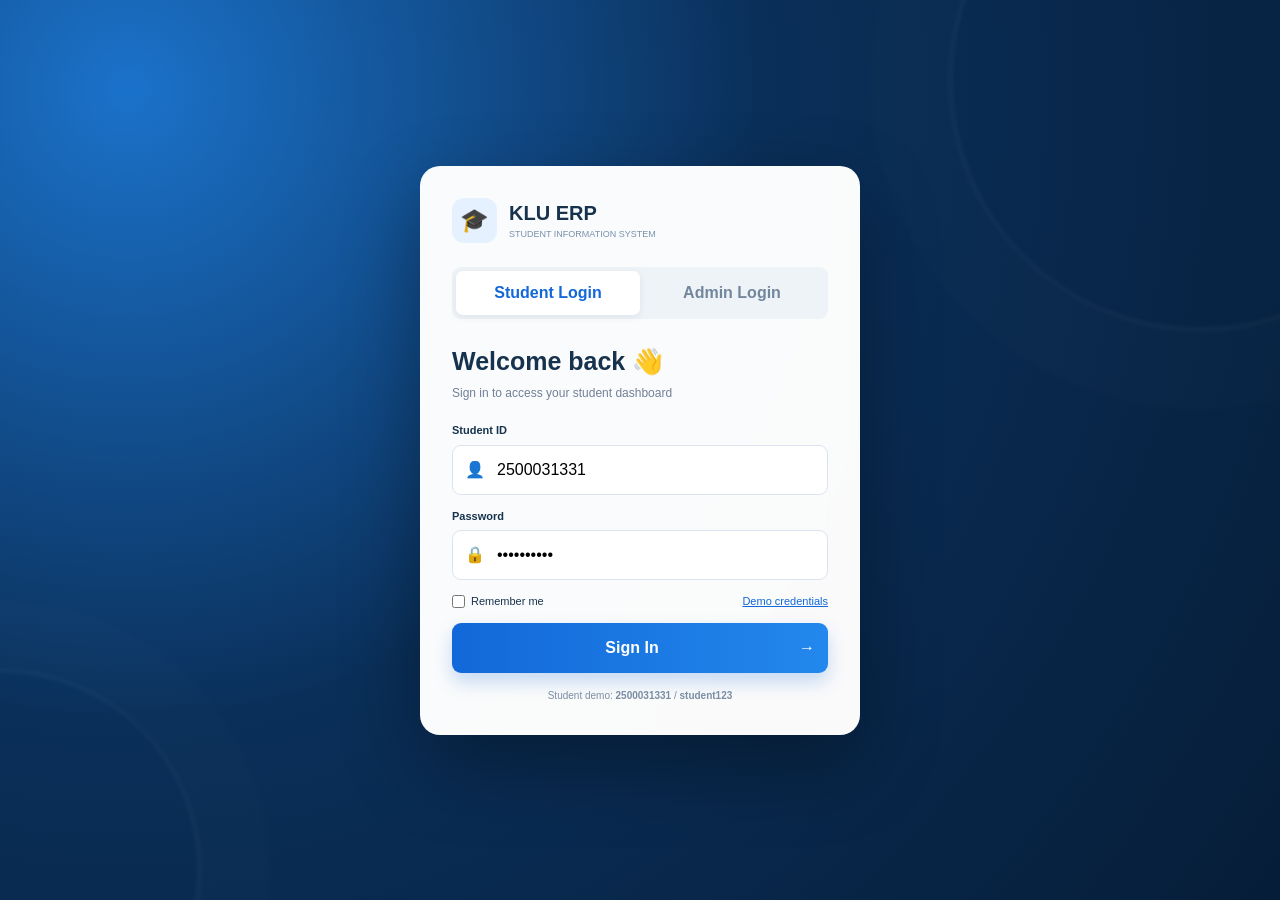
==== commit 1fc8083d: "done" ====
--- a/index.html
+++ b/index.html
@@ -16,7 +16,7 @@
     <div class="brand-logo"><span>🎓</span><div><b>KLU ERP</b><small>STUDENT INFORMATION SYSTEM</small></div></div>
     <div class="login-tabs">
       <button class="login-tab active" data-role="student">Student Login</button>
-      <button class="login-tab" data-role="admin">Admin Login</button><button class="login-tab" data-role="parent">Parent Login</button>
+      <button class="login-tab" data-role="admin">Admin Login</button>
     </div>
     <div class="login-title"><h1 id="loginTitle">Welcome back 👋</h1><p id="loginSubtitle">Sign in to access your student dashboard</p></div>
     <form id="loginForm">
@@ -50,7 +50,6 @@
       <button class="nav-item" data-page="timetable"><span>🕘</span>Time Table</button>
       <button class="nav-item" data-page="assignments"><span>📝</span>Assignments</button>
       <button class="nav-item" data-page="notices"><span>📢</span>Notices</button>
-      <button class="nav-item" data-page="analytics"><span>📊</span>Analytics</button>
       <button class="nav-item" data-page="reports"><span>📄</span>Reports</button>
     </nav>
     <nav id="adminNav" class="hidden">
@@ -61,10 +60,6 @@
       <button class="nav-item" data-page="manageFees"><span>💳</span>Fees</button>
       <button class="nav-item" data-page="manageNotices"><span>📢</span>Notices</button>
       <button class="nav-item" data-page="reports"><span>📄</span>Reports</button>
-    </nav>
-    <nav id="parentNav" class="hidden">
-      <button class="nav-item active" data-page="parentDashboard"><span>👨‍👩‍👦</span>Parent Dashboard</button>
-      <button class="nav-item" data-page="parentReports"><span>📄</span>Student Reports</button>
     </nav>
     <div class="side-bottom">
       <button class="nav-item" onclick="toggleTheme()"><span>🌙</span>Dark Mode</button>
@@ -187,54 +182,6 @@
   </main>
 </div>
 
-
-      <!-- ANALYTICS -->
-      <section class="page" id="page-analytics">
-        <div class="page-head"><div><span class="eyebrow">PERFORMANCE</span><h2>Academic Analytics</h2><p>Understand performance trends and subjects that need attention.</p></div></div>
-        <div class="stat-grid">
-          <div class="stat-card"><div class="stat-icon blue">📈</div><div><small>Current CGPA</small><strong id="analyticsCgpa">8.62</strong><em>Semester trend</em></div></div>
-          <div class="stat-card"><div class="stat-icon green">🎯</div><div><small>Strong Subjects</small><strong id="strongSubjects">0</strong><em class="green-text">75%+ attendance</em></div></div>
-          <div class="stat-card"><div class="stat-icon orange">⚠️</div><div><small>Needs Attention</small><strong id="weakSubjects">0</strong><em>Performance / attendance</em></div></div>
-          <div class="stat-card"><div class="stat-icon purple">📝</div><div><small>Assignments</small><strong>80%</strong><em>Completion rate</em></div></div>
-        </div>
-        <div class="two-col">
-          <div class="panel"><div class="panel-head"><h3>Performance Trend</h3><span class="live-badge">● UPDATED</span></div><div class="chart-wrap"><canvas id="analyticsChart"></canvas></div></div>
-          <div class="panel"><div class="panel-head"><h3>Teacher Remarks</h3></div><div id="remarksList"></div></div>
-        </div>
-      </section>
-
-      <!-- PARENT DASHBOARD -->
-      <section class="page" id="page-parentDashboard">
-        <div class="welcome-banner"><div><span class="eyebrow">PARENT PORTAL</span><h2>Academic Progress of <span>Uday Kiran</span> 👨‍👩‍👦</h2><p>Read-only access to attendance, results, remarks and academic progress.</p></div><div class="banner-shape">✦</div></div>
-        <div class="stat-grid">
-          <div class="stat-card"><div class="stat-icon blue">🎓</div><div><small>CGPA</small><strong>8.62</strong><em>Current semester</em></div></div>
-          <div class="stat-card"><div class="stat-icon green">🗓️</div><div><small>Attendance</small><strong>86%</strong><em class="green-text">Good standing</em></div></div>
-          <div class="stat-card"><div class="stat-icon orange">📚</div><div><small>Subjects</small><strong>4</strong><em>Current semester</em></div></div>
-          <div class="stat-card"><div class="stat-icon purple">📝</div><div><small>Assignments</small><strong>80%</strong><em>Completion</em></div></div>
-        </div>
-        <div class="two-col">
-          <div class="panel"><div class="panel-head"><h3>Latest Teacher Remarks</h3></div>
-            <div class="notice"><h3>Java Programming</h3><p>Good understanding of core concepts. Continue practicing problem solving.</p></div>
-            <div class="notice"><h3>Engineering Mathematics</h3><p>Needs additional practice in problem-solving and revision.</p></div>
-          </div>
-          <div class="panel"><div class="panel-head"><h3>Academic Summary</h3></div>
-            <div class="info-grid">
-              <div><small>Student ID</small><b>2500031331</b></div><div><small>Program</small><b>B.Tech · CSE</b></div>
-              <div><small>Semester</small><b>IV</b></div><div><small>Batch</small><b>2024–2028</b></div>
-            </div>
-          </div>
-        </div>
-      </section>
-
-      <section class="page" id="page-parentReports">
-        <div class="page-head"><div><span class="eyebrow">PARENT PORTAL</span><h2>Student Reports</h2><p>View academic reports and progress without editing student data.</p></div><button class="primary-btn" onclick="printReport()">🖨 Print Report</button></div>
-        <div class="panel"><div class="panel-head"><h3>Current Semester Report</h3></div><div class="table-scroll"><table><thead><tr><th>Subject</th><th>Internal</th><th>Final</th><th>Total</th><th>Grade</th><th>Attendance</th></tr></thead><tbody>
-          <tr><td>Java Programming</td><td>36</td><td>52</td><td>88</td><td>A</td><td>91%</td></tr>
-          <tr><td>Data Structures</td><td>34</td><td>49</td><td>83</td><td>A</td><td>84%</td></tr>
-          <tr><td>Database Systems</td><td>35</td><td>53</td><td>88</td><td>A</td><td>87%</td></tr>
-          <tr><td>Engineering Mathematics</td><td>29</td><td>44</td><td>73</td><td>B</td><td>74%</td></tr>
-        </tbody></table></div></div>
-      </section>
 <script src="script.js"></script>
 </body>
 </html>
--- a/style.css
+++ b/style.css
@@ -1,3 +1 @@
 *{box-sizing:border-box;margin:0;padding:0} :root{--blue:#1268d8;--blue2:#0b3769;--bg:#f3f7fc;--card:#fff;--text:#17324d;--muted:#718096;--line:#e4ebf3;--green:#18a66a;--orange:#ed9b20;--purple:#805ad5;--shadow:0 8px 28px rgba(23,50,77,.07)}body{font-family:Inter,Segoe UI,Arial,sans-serif;background:var(--bg);color:var(--text);line-height:1.5}.hidden{display:none!important}button,input,select{font:inherit}button{cursor:pointer}.app{min-height:100vh}.sidebar{position:fixed;left:0;top:0;bottom:0;width:248px;background:linear-gradient(180deg,#0b386d,#092d57);color:#fff;z-index:50;display:flex;flex-direction:column;overflow-y:auto;box-shadow:8px 0 28px #092d5718}.side-brand{height:112px;padding:23px 18px;display:flex;gap:12px;align-items:center;border-bottom:1px solid #ffffff15}.side-brand b{display:block;font-size:22px}.side-brand small{display:block;font-size:10px;color:#b7cce5;letter-spacing:.4px}.brand-mark{width:42px;height:42px;border-radius:11px;background:linear-gradient(135deg,#2486ef,#72b6ff);display:grid;place-items:center;font-size:22px;font-weight:800;box-shadow:0 8px 20px #0003}.mobile-close{display:none}.user-mini{display:flex;gap:12px;align-items:center;padding:20px 18px;background:#082d57}.avatar{width:45px;height:45px;border-radius:50%;background:linear-gradient(135deg,#fff,#dceeff);color:#0b3769;display:grid;place-items:center;font-weight:800}.avatar.sm{width:35px;height:35px;font-size:12px}.user-mini b{display:block;font-size:14px}.user-mini small{color:#9fb9d6}.menu-label{font-size:10px;letter-spacing:1px;color:#80a1c6;padding:19px 17px 8px}.nav-item{width:calc(100% - 18px);margin:2px 9px;padding:11px 12px;border:0;border-radius:8px;background:transparent;color:#c9d9eb;text-align:left;display:flex;gap:12px;align-items:center;transition:.25s}.nav-item:hover,.nav-item.active{background:#1766b9;color:#fff;transform:translateX(2px)}.nav-item span{width:22px;text-align:center}.nav-item.logout{color:#ffb2b2}.side-bottom{margin-top:auto;padding:12px 0;border-top:1px solid #ffffff12}.main{margin-left:248px;min-height:100vh}.topbar{height:88px;background:#fff;border-bottom:1px solid var(--line);display:flex;align-items:center;justify-content:space-between;padding:0 30px;position:sticky;top:0;z-index:20}.topbar h1{font-size:24px}.topbar p{font-size:13px;color:var(--muted)}.top-actions{display:flex;gap:10px;align-items:center}.icon-btn,.profile-pill{background:#fff;border:1px solid var(--line);border-radius:9px;height:44px}.icon-btn{width:48px;position:relative}.icon-btn i{position:absolute;width:7px;height:7px;border-radius:50%;background:#e53e3e;right:11px;top:10px}.profile-pill{padding:4px 12px 4px 5px;display:flex;gap:9px;align-items:center}.hamburger{display:none;border:0;background:transparent;font-size:24px}.content{padding:28px;max-width:1600px;margin:auto}.page{display:none;animation:pageIn .35s ease}.page.active{display:block}@keyframes pageIn{from{opacity:0;transform:translateY(8px)}to{opacity:1;transform:none}}.welcome-banner{min-height:170px;padding:30px 35px;border-radius:16px;background:linear-gradient(120deg,#0d4b8f,#1575db 65%,#3f9bf0);color:#fff;display:flex;justify-content:space-between;align-items:center;overflow:hidden;position:relative;box-shadow:0 12px 30px #1268d82b}.welcome-banner:after{content:"";position:absolute;width:360px;height:360px;border-radius:50%;right:-100px;top:-180px;border:55px solid #ffffff13}.eyebrow{font-size:10px;letter-spacing:1.5px;font-weight:800;color:#78a8d7}.welcome-banner .eyebrow{color:#a9d2fa}.welcome-banner h2{font-size:29px;margin:7px 0}.welcome-banner p{color:#d5eaff}.banner-shape{font-size:90px;opacity:.18;margin-right:35px}.stat-grid{display:grid;grid-template-columns:repeat(4,1fr);gap:17px;margin:20px 0}.stat-card{background:var(--card);padding:20px;border-radius:13px;box-shadow:var(--shadow);display:flex;gap:15px;align-items:center;transition:.25s}.stat-card:hover{transform:translateY(-4px);box-shadow:0 14px 32px #17324d13}.stat-icon{width:48px;height:48px;border-radius:12px;display:grid;place-items:center;font-size:22px}.stat-icon.blue{background:#e8f2ff}.stat-icon.green{background:#e7f8f0}.stat-icon.orange{background:#fff3df}.stat-icon.purple{background:#f0eaff}.stat-card small{display:block;color:var(--muted);font-size:12px}.stat-card strong{display:block;font-size:25px;margin:1px 0}.stat-card em{font-style:normal;font-size:10px;color:#a06c18}.green-text{color:var(--green)!important}.two-col{display:grid;grid-template-columns:1.65fr 1fr;gap:18px}.panel{background:var(--card);border-radius:14px;padding:22px;box-shadow:var(--shadow);margin-bottom:18px}.panel-head{display:flex;justify-content:space-between;align-items:center;margin-bottom:18px}.panel-head h3{font-size:16px}.panel-head small{color:var(--muted)}.live-badge{font-size:10px;color:#18a66a;background:#e8f8f0;padding:5px 8px;border-radius:20px;font-weight:800}.text-btn{border:0;background:none;color:var(--blue);font-weight:700}.chart-wrap{height:270px}.chart-wrap canvas{width:100%;height:100%}.table-scroll{overflow:auto}table{width:100%;border-collapse:collapse;min-width:650px}th,td{text-align:left;padding:14px 12px;border-bottom:1px solid var(--line);font-size:13px}th{font-size:11px;text-transform:uppercase;letter-spacing:.4px;color:#738298;background:#f7f9fc}tr:hover td{background:#fbfdff}.status-pill{display:inline-block;padding:4px 10px;border-radius:20px;font-size:10px;font-weight:800}.status-pill.success{color:#128052;background:#e5f7ee}.status-pill.warning{color:#a96d0d;background:#fff1d7}.status-pill.danger{color:#bd3434;background:#ffe9e9}.page-head{display:flex;justify-content:space-between;align-items:center;margin-bottom:22px}.page-head h2{font-size:27px;margin:3px 0}.page-head p{color:var(--muted);font-size:13px}.primary-btn,.secondary-btn{border:0;border-radius:8px;padding:11px 16px;font-weight:700}.primary-btn{background:var(--blue);color:#fff;box-shadow:0 5px 13px #1268d82a}.secondary-btn{background:#eef4fa;color:#31506d}.profile-layout{display:grid;grid-template-columns:330px 1fr;gap:18px}.profile-hero{text-align:center;padding:35px}.big-avatar{width:100px;height:100px;border-radius:50%;margin:0 auto 15px;display:grid;place-items:center;font-size:30px;font-weight:800;color:#0b3769;background:linear-gradient(135deg,#d8ecff,#fff);border:5px solid #e8f3ff}.profile-hero p{color:var(--muted);margin-bottom:12px}.profile-hero hr{border:0;border-top:1px solid var(--line);margin:25px 0}.profile-meta{display:grid;grid-template-columns:repeat(3,1fr);gap:10px}.profile-meta small,.profile-meta b{display:block;font-size:11px}.profile-meta small{color:var(--muted);margin-bottom:4px}.info-grid{display:grid;grid-template-columns:1fr 1fr}.info-grid div{padding:16px;border-bottom:1px solid var(--line)}.info-grid small{display:block;color:var(--muted);font-size:11px}.subject-cards{display:grid;grid-template-columns:repeat(4,1fr);gap:16px;margin-bottom:18px}.subject-card{background:#fff;padding:18px;border-radius:13px;box-shadow:var(--shadow);border-top:3px solid var(--blue)}.subject-card h3{font-size:15px;margin:10px 0}.subject-card small{color:var(--muted)}.subject-score{font-size:28px;font-weight:800}.form-grid{display:grid;grid-template-columns:1fr 1fr;gap:17px;margin-bottom:20px}.form-grid label{font-size:12px;font-weight:700;display:block;margin-bottom:6px}.form-grid input,.form-grid select,.toolbar input,.small-select{width:100%;padding:11px;border:1px solid var(--line);border-radius:8px;outline:none;background:#fff}.form-grid input:focus,.toolbar input:focus{border-color:var(--blue)}.attendance-overview{background:linear-gradient(120deg,#fff,#f5f9ff);border:1px solid var(--line);border-radius:14px;padding:25px;display:flex;gap:35px;align-items:center;margin-bottom:18px}.attendance-ring{width:145px;height:145px;border-radius:50%;background:conic-gradient(var(--blue) 0 86%,#e6edf5 86% 100%);display:grid;place-items:center}.attendance-ring:before{content:"";position:absolute;width:112px;height:112px;background:#fff;border-radius:50%}.attendance-ring div{position:relative;text-align:center}.attendance-ring strong{display:block;font-size:29px}.attendance-ring span{font-size:11px;color:var(--muted)}.mini-stats{display:flex;gap:35px;margin-top:20px}.mini-stats b,.mini-stats small{display:block}.mini-stats b{font-size:22px}.mini-stats small{font-size:10px;color:var(--muted)}.attendance-row{padding:17px 0;border-bottom:1px solid var(--line)}.att-top{display:flex;justify-content:space-between;margin-bottom:7px}.progress{height:8px;background:#e8eef5;border-radius:20px;overflow:hidden}.progress i{display:block;height:100%;border-radius:20px;background:linear-gradient(90deg,#1681e8,#43b2ff);transition:width 1s ease}.result-summary{display:grid;grid-template-columns:repeat(4,1fr);gap:15px;margin-bottom:18px}.result-summary>div{background:#fff;padding:20px;border-radius:12px;box-shadow:var(--shadow)}.result-summary small,.result-summary strong{display:block}.result-summary small{color:var(--muted)}.result-summary strong{font-size:27px;margin-top:4px}.fee-cards{display:grid;grid-template-columns:repeat(3,1fr);gap:16px;margin-bottom:18px}.fee-card{padding:25px;border-radius:13px;background:linear-gradient(135deg,#0f62b5,#2489ec);color:#fff}.fee-card.paid{background:linear-gradient(135deg,#10865b,#23b87b)}.fee-card.due{background:linear-gradient(135deg,#c77812,#f2a62e)}.fee-card small{display:block;opacity:.8}.fee-card strong{font-size:28px}.today-badge{background:#e9f3ff;color:var(--blue);padding:8px 12px;border-radius:20px;font-size:11px;font-weight:700}.timetable td{height:70px;vertical-align:top}.assignment-grid{display:grid;grid-template-columns:repeat(3,1fr);gap:16px}.assignment-card{background:#fff;border-radius:13px;padding:20px;box-shadow:var(--shadow);border-left:4px solid var(--blue)}.assignment-card h3{margin:8px 0;font-size:16px}.assignment-card small{color:var(--muted)}.assignment-card .due{margin-top:17px;font-size:11px}.notice-list{display:grid;gap:12px}.notice{padding:17px;border:1px solid var(--line);border-left:4px solid var(--blue);border-radius:8px;background:#fbfdff}.notice h3{font-size:14px}.notice p{font-size:12px;color:var(--muted);margin-top:4px}.notice time{font-size:10px;color:#8ca0b5;display:block;margin-top:8px}.report-grid{display:grid;grid-template-columns:repeat(3,1fr);gap:18px}.report-action{background:#fff;padding:25px;border-radius:14px;box-shadow:var(--shadow);display:flex;flex-direction:column;gap:8px;cursor:pointer;transition:.25s}.report-action:hover{transform:translateY(-5px)}.report-action:first-letter{font-size:28px}.report-action b{font-size:16px}.report-action small{color:var(--muted)}.report-action span{color:var(--blue);font-size:12px;font-weight:700;margin-top:8px}.admin-banner{background:linear-gradient(120deg,#142b4b,#1268d8)}.toolbar{display:flex;gap:12px;margin-bottom:17px}.toolbar input{flex:1}.bar-chart{height:260px;display:flex;align-items:flex-end;gap:25px;padding:15px}.bar{flex:1;background:linear-gradient(180deg,#48a7ff,#1268d8);border-radius:8px 8px 2px 2px;position:relative;min-width:45px;animation:barGrow .8s ease}.bar b{position:absolute;top:-25px;width:100%;text-align:center;font-size:11px}.bar span{position:absolute;bottom:-23px;width:100%;text-align:center;font-size:10px;color:var(--muted)}@keyframes barGrow{from{height:0}}.activity{display:flex;gap:12px;padding:12px 0;border-bottom:1px solid var(--line);font-size:12px}.activity i{width:9px;height:9px;border-radius:50%;background:var(--blue);margin-top:6px}.login-screen{min-height:100vh;display:grid;place-items:center;background:radial-gradient(circle at 10% 10%,#1b72ca 0,#0a2f59 45%,#061d38 100%);position:relative;overflow:hidden}.login-bg-orb{position:absolute;border-radius:50%;filter:blur(2px);opacity:.15;border:1px solid #fff}.orb1{width:500px;height:500px;right:-170px;top:-170px;box-shadow:0 0 0 80px #fff1}.orb2{width:400px;height:400px;left:-200px;bottom:-170px;box-shadow:0 0 0 70px #fff1}.login-card{width:440px;max-width:92%;background:#fffffffa;backdrop-filter:blur(15px);padding:32px;border-radius:20px;box-shadow:0 30px 80px #0005;animation:loginIn .6s ease}.brand-logo{display:flex;align-items:center;gap:12px;margin-bottom:24px}.brand-logo>span{width:45px;height:45px;border-radius:12px;background:#e5f1ff;display:grid;place-items:center;font-size:23px}.brand-logo b{display:block;font-size:20px}.brand-logo small{display:block;color:#7890aa;font-size:9px}.login-tabs{display:grid;grid-template-columns:1fr 1fr;background:#eef3f8;border-radius:9px;padding:4px;margin-bottom:24px}.login-tab{border:0;background:transparent;padding:10px;border-radius:7px;font-weight:700;color:#72869c}.login-tab.active{background:#fff;color:var(--blue);box-shadow:0 2px 8px #1231}.login-title h1{font-size:25px}.login-title p{color:var(--muted);font-size:12px;margin:4px 0 20px}.login-card label{font-size:11px;font-weight:700;display:block;margin:13px 0 6px}.input-icon{display:flex;align-items:center;border:1px solid #dbe4ee;border-radius:9px;background:#fff;padding:0 12px}.input-icon input{border:0;outline:0;width:100%;padding:12px}.login-row{display:flex!important;justify-content:space-between;align-items:center;margin:13px 0!important}.check{display:flex!important;align-items:center;gap:6px!important;font-weight:500!important;margin:0!important}.check input{width:auto}.login-row a{color:var(--blue);font-size:11px}.login-submit{width:100%;border:0;background:linear-gradient(90deg,#1268d8,#2388ed);color:#fff;padding:13px;border-radius:9px;font-weight:800;box-shadow:0 9px 18px #1268d83a}.login-submit span{float:right}.login-hint{text-align:center;font-size:10px;color:#7a8da2;margin-top:15px}@keyframes loginIn{from{opacity:0;transform:translateY(25px) scale(.98)}to{opacity:1;transform:none}}#toast{position:fixed;right:25px;bottom:25px;z-index:1000;background:#17324d;color:#fff;padding:13px 18px;border-radius:9px;box-shadow:0 12px 30px #0003;transform:translateY(100px);opacity:0;transition:.3s;font-size:12px}#toast.show{transform:none;opacity:1}.dark{--bg:#081524;--card:#102235;--text:#e4edf7;--muted:#9bb0c5;--line:#20384e}.dark .topbar,.dark .sidebar{background:#071b30}.dark th{background:#0c1d30}.dark .form-grid input,.dark .form-grid select,.dark .toolbar input,.dark .small-select,.dark .profile-pill,.dark .icon-btn{background:#102235;color:#fff}.dark .welcome-banner{background:linear-gradient(120deg,#0b3158,#0954a2)}.dark .attendance-overview{background:#102235}.dark .attendance-ring:before{background:#102235}.dark .report-action,.dark .subject-card{background:#102235}@media(max-width:1100px){.stat-grid,.subject-cards{grid-template-columns:repeat(2,1fr)}.two-col{grid-template-columns:1fr}.assignment-grid,.report-grid{grid-template-columns:repeat(2,1fr)}}@media(max-width:800px){.sidebar{transform:translateX(-100%);transition:.3s}.sidebar.open{transform:none}.mobile-close{display:block;margin-left:auto;background:none;border:0;color:#fff;font-size:24px}.main{margin-left:0}.hamburger{display:block}.topbar{padding:0 18px}.topbar h1{font-size:18px}.topbar p,.profile-pill b,.profile-pill>span:last-child{display:none}.content{padding:18px}.stat-grid{grid-template-columns:1fr 1fr}.profile-layout{grid-template-columns:1fr}.form-grid{grid-template-columns:1fr}.assignment-grid,.report-grid{grid-template-columns:1fr}.result-summary,.fee-cards{grid-template-columns:1fr 1fr}.welcome-banner{padding:25px}.banner-shape{display:none}}@media(max-width:500px){.stat-grid,.result-summary,.fee-cards{grid-template-columns:1fr}.stat-card{padding:15px}.page-head{align-items:flex-start;gap:12px;flex-direction:column}.top-actions{gap:5px}.login-card{padding:23px}}
-
-#loginHint{display:none!important}.parent-note{border-left:4px solid var(--blue)}
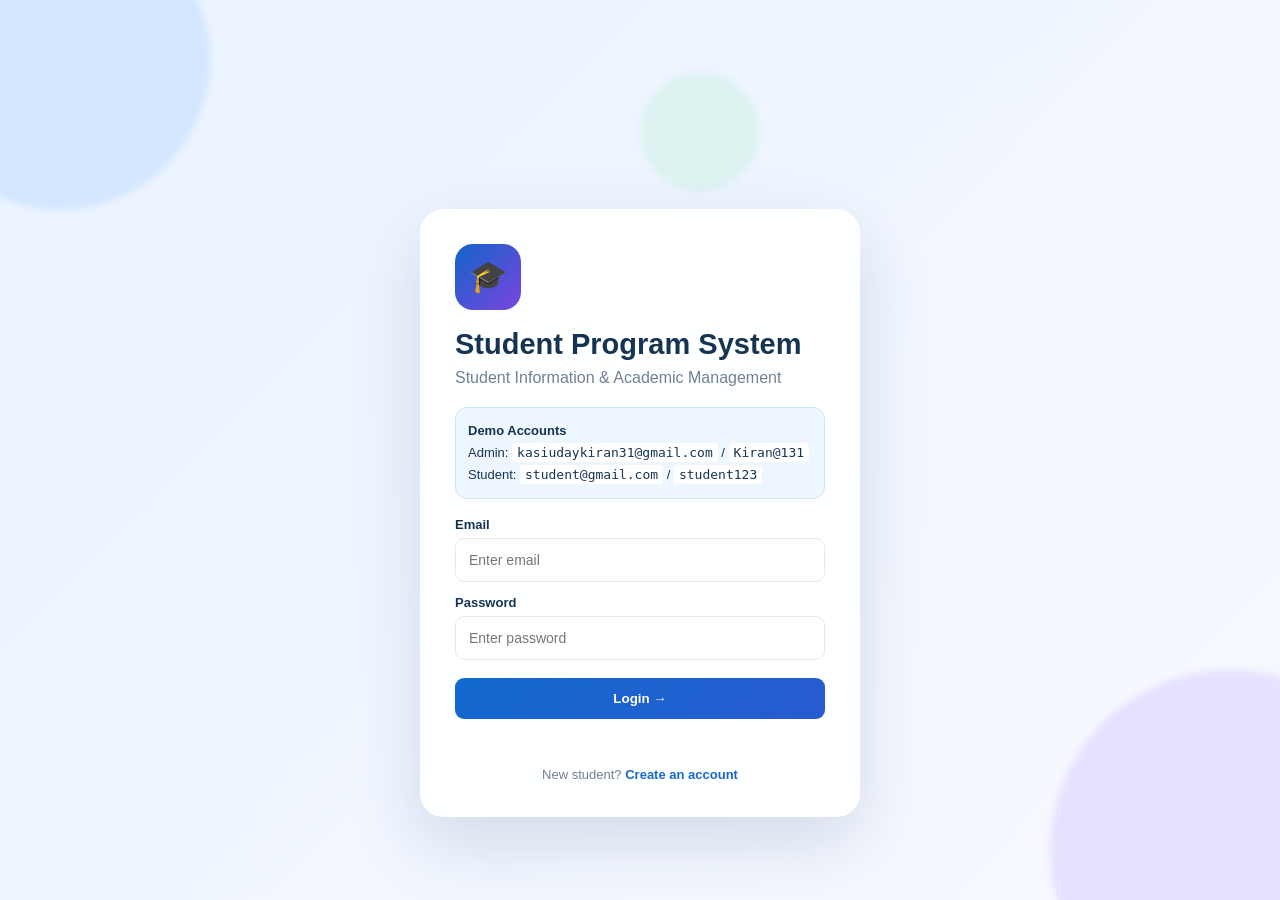
==== commit 190f2417: "dobe" ====
--- a/index.html
+++ b/index.html
@@ -2,186 +2,31 @@
 <html lang="en">
 <head>
 <meta charset="UTF-8">
-<meta name="viewport" content="width=device-width,initial-scale=1.0">
-<title>KLU ERP — Student Information System</title>
+<meta name="viewport" content="width=device-width, initial-scale=1.0">
+<title>Student Program System</title>
 <link rel="stylesheet" href="style.css">
 </head>
-<body>
-<div id="toast"></div>
-
-<!-- LOGIN -->
-<div id="loginScreen" class="login-screen">
-  <div class="login-bg-orb orb1"></div><div class="login-bg-orb orb2"></div>
-  <div class="login-card">
-    <div class="brand-logo"><span>🎓</span><div><b>KLU ERP</b><small>STUDENT INFORMATION SYSTEM</small></div></div>
-    <div class="login-tabs">
-      <button class="login-tab active" data-role="student">Student Login</button>
-      <button class="login-tab" data-role="admin">Admin Login</button>
-    </div>
-    <div class="login-title"><h1 id="loginTitle">Welcome back 👋</h1><p id="loginSubtitle">Sign in to access your student dashboard</p></div>
-    <form id="loginForm">
-      <label id="loginUserLabel">Student ID</label>
-      <div class="input-icon"><span>👤</span><input id="loginUser" required value="2500031331"></div>
-      <label>Password</label>
-      <div class="input-icon"><span>🔒</span><input id="loginPass" type="password" required value="student123"></div>
-      <div class="login-row"><label class="check"><input type="checkbox" id="remember"> Remember me</label><a href="#" onclick="demoCredentials(event)">Demo credentials</a></div>
-      <button class="login-submit">Sign In <span>→</span></button>
-    </form>
-    <div class="login-hint" id="loginHint">Student demo: <b>2500031331</b> / <b>student123</b></div>
+<body class="login-body">
+<div class="login-bg"><span></span><span></span><span></span></div>
+<div class="login-card">
+  <div class="logo-box">🎓</div>
+  <h1>Student Program System</h1>
+  <p class="sub">Student Information & Academic Management</p>
+  <div class="demo">
+    <b>Demo Accounts</b>
+    <div>Admin: <code>kasiudaykiran31@gmail.com</code> / <code>Kiran@131</code></div>
+    <div>Student: <code>student@gmail.com</code> / <code>student123</code></div>
   </div>
+  <form id="loginForm">
+    <label>Email</label>
+    <input id="email" type="email" placeholder="Enter email" required>
+    <label>Password</label>
+    <input id="password" type="password" placeholder="Enter password" required>
+    <button class="btn primary full" type="submit">Login <span>→</span></button>
+  </form>
+  <div id="loginMsg" class="msg"></div>
+  <p class="register-link">New student? <a href="register.html">Create an account</a></p>
 </div>
-
-<!-- APP -->
-<div id="app" class="app hidden">
-  <aside class="sidebar" id="sidebar">
-    <div class="side-brand"><div class="brand-mark">K</div><div><b>KLU ERP</b><small>STUDENT INFORMATION SYSTEM</small></div><button class="mobile-close" onclick="toggleSidebar()">×</button></div>
-    <div class="user-mini">
-      <div class="avatar" id="sideAvatar">UK</div><div><b id="sideName">Uday Kiran</b><small id="sideId">2500031331</small></div>
-    </div>
-    <div class="menu-label">MAIN MENU</div>
-    <nav id="studentNav">
-      <button class="nav-item active" data-page="dashboard"><span>🏠</span>Dashboard</button>
-      <button class="nav-item" data-page="profile"><span>👤</span>My Profile</button>
-      <button class="nav-item" data-page="academics"><span>📚</span>Academics</button>
-      <button class="nav-item" data-page="attendance"><span>🗓️</span>Attendance</button>
-      <button class="nav-item" data-page="results"><span>📊</span>Results</button>
-      <div class="menu-label">STUDENT SERVICES</div>
-      <button class="nav-item" data-page="fees"><span>💳</span>Fee Details</button>
-      <button class="nav-item" data-page="timetable"><span>🕘</span>Time Table</button>
-      <button class="nav-item" data-page="assignments"><span>📝</span>Assignments</button>
-      <button class="nav-item" data-page="notices"><span>📢</span>Notices</button>
-      <button class="nav-item" data-page="reports"><span>📄</span>Reports</button>
-    </nav>
-    <nav id="adminNav" class="hidden">
-      <button class="nav-item active" data-page="adminDashboard"><span>📈</span>Admin Dashboard</button>
-      <button class="nav-item" data-page="manageStudents"><span>👥</span>Students</button>
-      <button class="nav-item" data-page="manageAcademics"><span>📝</span>Marks & Results</button>
-      <button class="nav-item" data-page="manageAttendance"><span>🗓️</span>Attendance</button>
-      <button class="nav-item" data-page="manageFees"><span>💳</span>Fees</button>
-      <button class="nav-item" data-page="manageNotices"><span>📢</span>Notices</button>
-      <button class="nav-item" data-page="reports"><span>📄</span>Reports</button>
-    </nav>
-    <div class="side-bottom">
-      <button class="nav-item" onclick="toggleTheme()"><span>🌙</span>Dark Mode</button>
-      <button class="nav-item logout" onclick="logout()"><span>↪</span>Logout</button>
-    </div>
-  </aside>
-
-  <main class="main">
-    <header class="topbar">
-      <button class="hamburger" onclick="toggleSidebar()">☰</button>
-      <div><h1 id="pageTitle">Student Dashboard</h1><p id="pageSubtitle">Overview of your academic journey</p></div>
-      <div class="top-actions"><button class="icon-btn" onclick="showNotifications()">🔔<i id="notifDot"></i></button><button class="profile-pill" onclick="goProfile()"><span class="avatar sm" id="topAvatar">UK</span><b id="topName">Uday Kiran</b><span>⌄</span></button></div>
-    </header>
-
-    <div class="content">
-
-      <!-- STUDENT DASHBOARD -->
-      <section class="page active" id="page-dashboard">
-        <div class="welcome-banner"><div><span class="eyebrow">ACADEMIC OVERVIEW</span><h2>Good morning, <span id="welcomeName">Uday</span> 👋</h2><p>Here’s what is happening with your academic progress.</p></div><div class="banner-shape">✦</div></div>
-        <div class="stat-grid">
-          <div class="stat-card"><div class="stat-icon blue">🎓</div><div><small>Current CGPA</small><strong id="statCgpa">8.62</strong><em>↑ 0.22 this semester</em></div></div>
-          <div class="stat-card"><div class="stat-icon green">🗓️</div><div><small>Attendance</small><strong id="statAttendance">86%</strong><em class="green-text">Good standing</em></div></div>
-          <div class="stat-card"><div class="stat-icon orange">📝</div><div><small>Assignments</small><strong id="statAssignments">8/10</strong><em>2 pending</em></div></div>
-          <div class="stat-card"><div class="stat-icon purple">💳</div><div><small>Fee Balance</small><strong id="statFee">₹12,500</strong><em>Due 30 Sep</em></div></div>
-        </div>
-        <div class="two-col">
-          <div class="panel chart-panel"><div class="panel-head"><div><h3>📈 Semester Performance</h3><small>CGPA progression</small></div><span class="live-badge">● LIVE</span></div><div class="chart-wrap"><canvas id="performanceChart"></canvas></div></div>
-          <div class="panel"><div class="panel-head"><div><h3>📢 Latest Notices</h3><small>Important updates</small></div><button class="text-btn" onclick="openPage('notices')">View all</button></div><div id="dashboardNotices"></div></div>
-        </div>
-        <div class="panel"><div class="panel-head"><div><h3>📚 Current Semester Subjects</h3><small>Semester 4 · 2026-27</small></div><button class="text-btn" onclick="openPage('academics')">View academics →</button></div><div class="table-scroll"><table><thead><tr><th>Code</th><th>Subject</th><th>Credits</th><th>Faculty</th><th>Attendance</th><th>Status</th></tr></thead><tbody id="dashboardSubjects"></tbody></table></div></div>
-      </section>
-
-      <!-- PROFILE -->
-      <section class="page" id="page-profile">
-        <div class="page-head"><div><span class="eyebrow">ACCOUNT</span><h2>My Profile</h2><p>View and manage your personal information.</p></div><button class="primary-btn" onclick="editProfile()">✎ Edit Profile</button></div>
-        <div class="profile-layout"><div class="profile-hero panel"><div class="big-avatar" id="profileAvatar">UK</div><h2 id="profileName">Uday Kiran</h2><p id="profileProgram">B.Tech · CSE</p><span class="status-pill success">● Active Student</span><hr><div class="profile-meta"><div><small>Student ID</small><b id="profileId">2500031331</b></div><div><small>Batch</small><b>2024–2028</b></div><div><small>Semester</small><b>IV</b></div></div></div><div class="panel"><div class="panel-head"><h3>Personal Information</h3></div><div class="info-grid" id="profileInfo"></div></div></div>
-      </section>
-
-      <!-- ACADEMICS -->
-      <section class="page" id="page-academics">
-        <div class="page-head"><div><span class="eyebrow">ACADEMICS</span><h2>Current Semester</h2><p>Subjects, credits, faculty and academic performance.</p></div></div>
-        <div class="subject-cards" id="subjectCards"></div>
-        <div class="panel"><div class="panel-head"><h3>Subject Details</h3><select class="small-select" id="subjectFilter"><option>All Subjects</option></select></div><div class="table-scroll"><table><thead><tr><th>Code</th><th>Subject</th><th>Faculty</th><th>Credits</th><th>Internal</th><th>Final</th><th>Total</th><th>Grade</th></tr></thead><tbody id="academicTable"></tbody></table></div></div>
-      </section>
-
-      <!-- ATTENDANCE -->
-      <section class="page" id="page-attendance">
-        <div class="page-head"><div><span class="eyebrow">ACADEMICS</span><h2>Attendance</h2><p>Real-time subject-wise attendance status.</p></div></div>
-        <div class="attendance-overview"><div class="attendance-ring"><div><strong id="attendanceBig">86%</strong><span>Overall</span></div></div><div><h3>Attendance Summary</h3><p>Minimum required attendance: <b>75%</b></p><div class="mini-stats"><div><b id="classesHeld">112</b><small>Classes Held</small></div><div><b id="classesAttended">96</b><small>Attended</small></div><div><b id="classesAbsent">16</b><small>Absent</small></div></div></div></div>
-        <div class="panel"><div class="panel-head"><h3>Subject-wise Attendance</h3><span class="status-pill success">● Updated today</span></div><div id="attendanceRows"></div></div>
-      </section>
-
-      <!-- RESULTS -->
-      <section class="page" id="page-results">
-        <div class="page-head"><div><span class="eyebrow">ACADEMICS</span><h2>Results & Grades</h2><p>Semester-wise academic performance.</p></div><button class="primary-btn" onclick="printReport()">🖨 Print Result</button></div>
-        <div class="result-summary"><div><small>Current CGPA</small><strong>8.62</strong></div><div><small>Semester SGPA</small><strong>8.74</strong></div><div><small>Credits Earned</small><strong>72</strong></div><div><small>Backlogs</small><strong class="green-text">0</strong></div></div>
-        <div class="panel"><div class="panel-head"><h3>Semester Results</h3><span class="status-pill success">All subjects cleared</span></div><div class="table-scroll"><table><thead><tr><th>Code</th><th>Subject</th><th>Internal</th><th>External</th><th>Total</th><th>Grade</th><th>Grade Point</th></tr></thead><tbody id="resultsTable"></tbody></table></div></div>
-      </section>
-
-      <!-- FEES -->
-      <section class="page" id="page-fees">
-        <div class="page-head"><div><span class="eyebrow">STUDENT SERVICES</span><h2>Fee Details</h2><p>Track your semester fee payments.</p></div><button class="primary-btn" onclick="payFee()">💳 Pay Now</button></div>
-        <div class="fee-cards"><div class="fee-card"><small>Total Fee</small><strong>₹85,000</strong></div><div class="fee-card paid"><small>Paid</small><strong>₹72,500</strong></div><div class="fee-card due"><small>Balance</small><strong id="feeDue">₹12,500</strong></div></div>
-        <div class="panel"><div class="panel-head"><h3>Payment History</h3></div><div class="table-scroll"><table><thead><tr><th>Date</th><th>Receipt No.</th><th>Description</th><th>Amount</th><th>Status</th></tr></thead><tbody id="feeTable"></tbody></table></div></div>
-      </section>
-
-      <!-- TIMETABLE -->
-      <section class="page" id="page-timetable">
-        <div class="page-head"><div><span class="eyebrow">STUDENT SERVICES</span><h2>Time Table</h2><p>Weekly class schedule.</p></div><span class="today-badge">Today · Wednesday</span></div>
-        <div class="panel"><div class="table-scroll"><table class="timetable"><thead><tr><th>Time</th><th>Monday</th><th>Tuesday</th><th>Wednesday</th><th>Thursday</th><th>Friday</th></tr></thead><tbody id="timetableBody"></tbody></table></div></div>
-      </section>
-
-      <!-- ASSIGNMENTS -->
-      <section class="page" id="page-assignments">
-        <div class="page-head"><div><span class="eyebrow">STUDENT SERVICES</span><h2>Assignments</h2><p>Track submissions and upcoming deadlines.</p></div><button class="primary-btn" onclick="submitAssignment()">＋ Submit Assignment</button></div>
-        <div class="assignment-grid" id="assignmentGrid"></div>
-      </section>
-
-      <!-- NOTICES -->
-      <section class="page" id="page-notices">
-        <div class="page-head"><div><span class="eyebrow">COMMUNICATION</span><h2>Notices</h2><p>Official announcements and campus updates.</p></div></div>
-        <div class="notice-list" id="noticeList"></div>
-      </section>
-
-      <!-- REPORTS -->
-      <section class="page" id="page-reports">
-        <div class="page-head"><div><span class="eyebrow">DOCUMENTS</span><h2>Reports</h2><p>Generate and print academic documents.</p></div></div>
-        <div class="report-grid"><div class="report-action" onclick="printReport()">📄<b>Academic Report</b><small>Marks, grades & CGPA</small><span>Generate →</span></div><div class="report-action" onclick="openPage('attendance')">🗓️<b>Attendance Report</b><small>Subject-wise attendance</small><span>View →</span></div><div class="report-action" onclick="openPage('fees')">💳<b>Fee Statement</b><small>Payment history</small><span>View →</span></div></div></section>
-
-      <!-- ADMIN -->
-      <section class="page" id="page-adminDashboard">
-        <div class="welcome-banner admin-banner"><div><span class="eyebrow">ADMIN CONTROL CENTER</span><h2>Good morning, Administrator ⚡</h2><p>Monitor students, academics, attendance and campus operations.</p></div><div class="banner-shape">⌘</div></div>
-        <div class="stat-grid"><div class="stat-card"><div class="stat-icon blue">👥</div><div><small>Total Students</small><strong id="adminStudents">0</strong><em>Across all departments</em></div></div><div class="stat-card"><div class="stat-icon green">📈</div><div><small>Avg. Attendance</small><strong id="adminAttendance">0%</strong><em>Institution level</em></div></div><div class="stat-card"><div class="stat-icon orange">💳</div><div><small>Pending Fees</small><strong>₹4.82L</strong><em>27 students</em></div></div><div class="stat-card"><div class="stat-icon purple">📝</div><div><small>Pending Tasks</small><strong>14</strong><em>Need attention</em></div></div></div>
-        <div class="two-col"><div class="panel chart-panel"><div class="panel-head"><h3>📊 Department Performance</h3></div><div class="bar-chart" id="deptChart"></div></div><div class="panel"><div class="panel-head"><h3>⚠️ Attention Required</h3></div><div id="adminAlerts"></div></div></div>
-        <div class="panel"><div class="panel-head"><h3>Recent System Activity</h3></div><div id="activityFeed"></div></div>
-      </section>
-
-      <section class="page" id="page-manageStudents">
-        <div class="page-head"><div><span class="eyebrow">ADMIN</span><h2>Student Management</h2><p>Manage student records and access.</p></div><button class="primary-btn" onclick="adminAddStudent()">＋ Add Student</button></div>
-        <div class="panel"><div class="toolbar"><input id="adminSearch" placeholder="🔍 Search by name, ID or department..." oninput="renderAdminStudents()"><button class="secondary-btn" onclick="exportStudents()">⬇ Export CSV</button></div><div class="table-scroll"><table><thead><tr><th>ID</th><th>Name</th><th>Department</th><th>Year</th><th>Attendance</th><th>CGPA</th><th>Status</th><th>Action</th></tr></thead><tbody id="adminStudentTable"></tbody></table></div></div>
-      </section>
-
-      <section class="page" id="page-manageAcademics">
-        <div class="page-head"><div><span class="eyebrow">ADMIN</span><h2>Marks & Results</h2><p>Enter and update student academic performance.</p></div></div>
-        <div class="panel"><div class="form-grid"><div><label>Student</label><select id="adminMarkStudent"></select></div><div><label>Subject</label><select id="adminMarkSubject"><option>Java Programming</option><option>Data Structures</option><option>Database Systems</option><option>Engineering Mathematics</option></select></div><div><label>Internal Marks / 40</label><input type="number" id="adminInternal" max="40"></div><div><label>External Marks / 60</label><input type="number" id="adminExternal" max="60"></div></div><button class="primary-btn" onclick="adminSaveMarks()">Save Result</button><div id="adminMarkMsg"></div></div></section>
-
-      <section class="page" id="page-manageAttendance">
-        <div class="page-head"><div><span class="eyebrow">ADMIN</span><h2>Attendance Management</h2><p>Update student attendance records.</p></div></div>
-        <div class="panel"><div class="form-grid"><div><label>Student</label><select id="adminAttStudent"></select></div><div><label>Subject</label><select id="adminAttSubject"><option>Java Programming</option><option>Data Structures</option><option>Database Systems</option><option>Engineering Mathematics</option></select></div><div><label>Classes Held</label><input type="number" id="adminHeld"></div><div><label>Classes Attended</label><input type="number" id="adminAttended"></div></div><button class="primary-btn" onclick="adminSaveAttendance()">Update Attendance</button><div id="adminAttMsg"></div></div></section>
-
-      <section class="page" id="page-manageFees">
-        <div class="page-head"><div><span class="eyebrow">ADMIN</span><h2>Fee Management</h2><p>Monitor payment status and outstanding balances.</p></div></div>
-        <div class="fee-cards"><div class="fee-card"><small>Total Collection</small><strong>₹68.4L</strong></div><div class="fee-card paid"><small>Collected</small><strong>₹61.9L</strong></div><div class="fee-card due"><small>Outstanding</small><strong>₹6.5L</strong></div></div>
-        <div class="panel"><div class="panel-head"><h3>Students with Outstanding Fees</h3></div><div class="table-scroll"><table><thead><tr><th>Student</th><th>ID</th><th>Total</th><th>Paid</th><th>Balance</th><th>Status</th></tr></thead><tbody><tr><td>Uday Kiran</td><td>2500031331</td><td>₹85,000</td><td>₹72,500</td><td>₹12,500</td><td><span class="status-pill warning">Pending</span></td></tr><tr><td>Rahul Kumar</td><td>2500031332</td><td>₹85,000</td><td>₹85,000</td><td>₹0</td><td><span class="status-pill success">Paid</span></td></tr></tbody></table></div></div></section>
-
-      <section class="page" id="page-manageNotices">
-        <div class="page-head"><div><span class="eyebrow">ADMIN</span><h2>Notice Management</h2><p>Publish announcements to students.</p></div><button class="primary-btn" onclick="publishNotice()">＋ Publish Notice</button></div>
-        <div class="panel"><div class="notice-list" id="adminNoticeList"></div></div></section>
-    </div>
-  </main>
-</div>
-
 <script src="script.js"></script>
 </body>
 </html>
--- a/style.css
+++ b/style.css
@@ -1 +1,11 @@
-*{box-sizing:border-box;margin:0;padding:0} :root{--blue:#1268d8;--blue2:#0b3769;--bg:#f3f7fc;--card:#fff;--text:#17324d;--muted:#718096;--line:#e4ebf3;--green:#18a66a;--orange:#ed9b20;--purple:#805ad5;--shadow:0 8px 28px rgba(23,50,77,.07)}body{font-family:Inter,Segoe UI,Arial,sans-serif;background:var(--bg);color:var(--text);line-height:1.5}.hidden{display:none!important}button,input,select{font:inherit}button{cursor:pointer}.app{min-height:100vh}.sidebar{position:fixed;left:0;top:0;bottom:0;width:248px;background:linear-gradient(180deg,#0b386d,#092d57);color:#fff;z-index:50;display:flex;flex-direction:column;overflow-y:auto;box-shadow:8px 0 28px #092d5718}.side-brand{height:112px;padding:23px 18px;display:flex;gap:12px;align-items:center;border-bottom:1px solid #ffffff15}.side-brand b{display:block;font-size:22px}.side-brand small{display:block;font-size:10px;color:#b7cce5;letter-spacing:.4px}.brand-mark{width:42px;height:42px;border-radius:11px;background:linear-gradient(135deg,#2486ef,#72b6ff);display:grid;place-items:center;font-size:22px;font-weight:800;box-shadow:0 8px 20px #0003}.mobile-close{display:none}.user-mini{display:flex;gap:12px;align-items:center;padding:20px 18px;background:#082d57}.avatar{width:45px;height:45px;border-radius:50%;background:linear-gradient(135deg,#fff,#dceeff);color:#0b3769;display:grid;place-items:center;font-weight:800}.avatar.sm{width:35px;height:35px;font-size:12px}.user-mini b{display:block;font-size:14px}.user-mini small{color:#9fb9d6}.menu-label{font-size:10px;letter-spacing:1px;color:#80a1c6;padding:19px 17px 8px}.nav-item{width:calc(100% - 18px);margin:2px 9px;padding:11px 12px;border:0;border-radius:8px;background:transparent;color:#c9d9eb;text-align:left;display:flex;gap:12px;align-items:center;transition:.25s}.nav-item:hover,.nav-item.active{background:#1766b9;color:#fff;transform:translateX(2px)}.nav-item span{width:22px;text-align:center}.nav-item.logout{color:#ffb2b2}.side-bottom{margin-top:auto;padding:12px 0;border-top:1px solid #ffffff12}.main{margin-left:248px;min-height:100vh}.topbar{height:88px;background:#fff;border-bottom:1px solid var(--line);display:flex;align-items:center;justify-content:space-between;padding:0 30px;position:sticky;top:0;z-index:20}.topbar h1{font-size:24px}.topbar p{font-size:13px;color:var(--muted)}.top-actions{display:flex;gap:10px;align-items:center}.icon-btn,.profile-pill{background:#fff;border:1px solid var(--line);border-radius:9px;height:44px}.icon-btn{width:48px;position:relative}.icon-btn i{position:absolute;width:7px;height:7px;border-radius:50%;background:#e53e3e;right:11px;top:10px}.profile-pill{padding:4px 12px 4px 5px;display:flex;gap:9px;align-items:center}.hamburger{display:none;border:0;background:transparent;font-size:24px}.content{padding:28px;max-width:1600px;margin:auto}.page{display:none;animation:pageIn .35s ease}.page.active{display:block}@keyframes pageIn{from{opacity:0;transform:translateY(8px)}to{opacity:1;transform:none}}.welcome-banner{min-height:170px;padding:30px 35px;border-radius:16px;background:linear-gradient(120deg,#0d4b8f,#1575db 65%,#3f9bf0);color:#fff;display:flex;justify-content:space-between;align-items:center;overflow:hidden;position:relative;box-shadow:0 12px 30px #1268d82b}.welcome-banner:after{content:"";position:absolute;width:360px;height:360px;border-radius:50%;right:-100px;top:-180px;border:55px solid #ffffff13}.eyebrow{font-size:10px;letter-spacing:1.5px;font-weight:800;color:#78a8d7}.welcome-banner .eyebrow{color:#a9d2fa}.welcome-banner h2{font-size:29px;margin:7px 0}.welcome-banner p{color:#d5eaff}.banner-shape{font-size:90px;opacity:.18;margin-right:35px}.stat-grid{display:grid;grid-template-columns:repeat(4,1fr);gap:17px;margin:20px 0}.stat-card{background:var(--card);padding:20px;border-radius:13px;box-shadow:var(--shadow);display:flex;gap:15px;align-items:center;transition:.25s}.stat-card:hover{transform:translateY(-4px);box-shadow:0 14px 32px #17324d13}.stat-icon{width:48px;height:48px;border-radius:12px;display:grid;place-items:center;font-size:22px}.stat-icon.blue{background:#e8f2ff}.stat-icon.green{background:#e7f8f0}.stat-icon.orange{background:#fff3df}.stat-icon.purple{background:#f0eaff}.stat-card small{display:block;color:var(--muted);font-size:12px}.stat-card strong{display:block;font-size:25px;margin:1px 0}.stat-card em{font-style:normal;font-size:10px;color:#a06c18}.green-text{color:var(--green)!important}.two-col{display:grid;grid-template-columns:1.65fr 1fr;gap:18px}.panel{background:var(--card);border-radius:14px;padding:22px;box-shadow:var(--shadow);margin-bottom:18px}.panel-head{display:flex;justify-content:space-between;align-items:center;margin-bottom:18px}.panel-head h3{font-size:16px}.panel-head small{color:var(--muted)}.live-badge{font-size:10px;color:#18a66a;background:#e8f8f0;padding:5px 8px;border-radius:20px;font-weight:800}.text-btn{border:0;background:none;color:var(--blue);font-weight:700}.chart-wrap{height:270px}.chart-wrap canvas{width:100%;height:100%}.table-scroll{overflow:auto}table{width:100%;border-collapse:collapse;min-width:650px}th,td{text-align:left;padding:14px 12px;border-bottom:1px solid var(--line);font-size:13px}th{font-size:11px;text-transform:uppercase;letter-spacing:.4px;color:#738298;background:#f7f9fc}tr:hover td{background:#fbfdff}.status-pill{display:inline-block;padding:4px 10px;border-radius:20px;font-size:10px;font-weight:800}.status-pill.success{color:#128052;background:#e5f7ee}.status-pill.warning{color:#a96d0d;background:#fff1d7}.status-pill.danger{color:#bd3434;background:#ffe9e9}.page-head{display:flex;justify-content:space-between;align-items:center;margin-bottom:22px}.page-head h2{font-size:27px;margin:3px 0}.page-head p{color:var(--muted);font-size:13px}.primary-btn,.secondary-btn{border:0;border-radius:8px;padding:11px 16px;font-weight:700}.primary-btn{background:var(--blue);color:#fff;box-shadow:0 5px 13px #1268d82a}.secondary-btn{background:#eef4fa;color:#31506d}.profile-layout{display:grid;grid-template-columns:330px 1fr;gap:18px}.profile-hero{text-align:center;padding:35px}.big-avatar{width:100px;height:100px;border-radius:50%;margin:0 auto 15px;display:grid;place-items:center;font-size:30px;font-weight:800;color:#0b3769;background:linear-gradient(135deg,#d8ecff,#fff);border:5px solid #e8f3ff}.profile-hero p{color:var(--muted);margin-bottom:12px}.profile-hero hr{border:0;border-top:1px solid var(--line);margin:25px 0}.profile-meta{display:grid;grid-template-columns:repeat(3,1fr);gap:10px}.profile-meta small,.profile-meta b{display:block;font-size:11px}.profile-meta small{color:var(--muted);margin-bottom:4px}.info-grid{display:grid;grid-template-columns:1fr 1fr}.info-grid div{padding:16px;border-bottom:1px solid var(--line)}.info-grid small{display:block;color:var(--muted);font-size:11px}.subject-cards{display:grid;grid-template-columns:repeat(4,1fr);gap:16px;margin-bottom:18px}.subject-card{background:#fff;padding:18px;border-radius:13px;box-shadow:var(--shadow);border-top:3px solid var(--blue)}.subject-card h3{font-size:15px;margin:10px 0}.subject-card small{color:var(--muted)}.subject-score{font-size:28px;font-weight:800}.form-grid{display:grid;grid-template-columns:1fr 1fr;gap:17px;margin-bottom:20px}.form-grid label{font-size:12px;font-weight:700;display:block;margin-bottom:6px}.form-grid input,.form-grid select,.toolbar input,.small-select{width:100%;padding:11px;border:1px solid var(--line);border-radius:8px;outline:none;background:#fff}.form-grid input:focus,.toolbar input:focus{border-color:var(--blue)}.attendance-overview{background:linear-gradient(120deg,#fff,#f5f9ff);border:1px solid var(--line);border-radius:14px;padding:25px;display:flex;gap:35px;align-items:center;margin-bottom:18px}.attendance-ring{width:145px;height:145px;border-radius:50%;background:conic-gradient(var(--blue) 0 86%,#e6edf5 86% 100%);display:grid;place-items:center}.attendance-ring:before{content:"";position:absolute;width:112px;height:112px;background:#fff;border-radius:50%}.attendance-ring div{position:relative;text-align:center}.attendance-ring strong{display:block;font-size:29px}.attendance-ring span{font-size:11px;color:var(--muted)}.mini-stats{display:flex;gap:35px;margin-top:20px}.mini-stats b,.mini-stats small{display:block}.mini-stats b{font-size:22px}.mini-stats small{font-size:10px;color:var(--muted)}.attendance-row{padding:17px 0;border-bottom:1px solid var(--line)}.att-top{display:flex;justify-content:space-between;margin-bottom:7px}.progress{height:8px;background:#e8eef5;border-radius:20px;overflow:hidden}.progress i{display:block;height:100%;border-radius:20px;background:linear-gradient(90deg,#1681e8,#43b2ff);transition:width 1s ease}.result-summary{display:grid;grid-template-columns:repeat(4,1fr);gap:15px;margin-bottom:18px}.result-summary>div{background:#fff;padding:20px;border-radius:12px;box-shadow:var(--shadow)}.result-summary small,.result-summary strong{display:block}.result-summary small{color:var(--muted)}.result-summary strong{font-size:27px;margin-top:4px}.fee-cards{display:grid;grid-template-columns:repeat(3,1fr);gap:16px;margin-bottom:18px}.fee-card{padding:25px;border-radius:13px;background:linear-gradient(135deg,#0f62b5,#2489ec);color:#fff}.fee-card.paid{background:linear-gradient(135deg,#10865b,#23b87b)}.fee-card.due{background:linear-gradient(135deg,#c77812,#f2a62e)}.fee-card small{display:block;opacity:.8}.fee-card strong{font-size:28px}.today-badge{background:#e9f3ff;color:var(--blue);padding:8px 12px;border-radius:20px;font-size:11px;font-weight:700}.timetable td{height:70px;vertical-align:top}.assignment-grid{display:grid;grid-template-columns:repeat(3,1fr);gap:16px}.assignment-card{background:#fff;border-radius:13px;padding:20px;box-shadow:var(--shadow);border-left:4px solid var(--blue)}.assignment-card h3{margin:8px 0;font-size:16px}.assignment-card small{color:var(--muted)}.assignment-card .due{margin-top:17px;font-size:11px}.notice-list{display:grid;gap:12px}.notice{padding:17px;border:1px solid var(--line);border-left:4px solid var(--blue);border-radius:8px;background:#fbfdff}.notice h3{font-size:14px}.notice p{font-size:12px;color:var(--muted);margin-top:4px}.notice time{font-size:10px;color:#8ca0b5;display:block;margin-top:8px}.report-grid{display:grid;grid-template-columns:repeat(3,1fr);gap:18px}.report-action{background:#fff;padding:25px;border-radius:14px;box-shadow:var(--shadow);display:flex;flex-direction:column;gap:8px;cursor:pointer;transition:.25s}.report-action:hover{transform:translateY(-5px)}.report-action:first-letter{font-size:28px}.report-action b{font-size:16px}.report-action small{color:var(--muted)}.report-action span{color:var(--blue);font-size:12px;font-weight:700;margin-top:8px}.admin-banner{background:linear-gradient(120deg,#142b4b,#1268d8)}.toolbar{display:flex;gap:12px;margin-bottom:17px}.toolbar input{flex:1}.bar-chart{height:260px;display:flex;align-items:flex-end;gap:25px;padding:15px}.bar{flex:1;background:linear-gradient(180deg,#48a7ff,#1268d8);border-radius:8px 8px 2px 2px;position:relative;min-width:45px;animation:barGrow .8s ease}.bar b{position:absolute;top:-25px;width:100%;text-align:center;font-size:11px}.bar span{position:absolute;bottom:-23px;width:100%;text-align:center;font-size:10px;color:var(--muted)}@keyframes barGrow{from{height:0}}.activity{display:flex;gap:12px;padding:12px 0;border-bottom:1px solid var(--line);font-size:12px}.activity i{width:9px;height:9px;border-radius:50%;background:var(--blue);margin-top:6px}.login-screen{min-height:100vh;display:grid;place-items:center;background:radial-gradient(circle at 10% 10%,#1b72ca 0,#0a2f59 45%,#061d38 100%);position:relative;overflow:hidden}.login-bg-orb{position:absolute;border-radius:50%;filter:blur(2px);opacity:.15;border:1px solid #fff}.orb1{width:500px;height:500px;right:-170px;top:-170px;box-shadow:0 0 0 80px #fff1}.orb2{width:400px;height:400px;left:-200px;bottom:-170px;box-shadow:0 0 0 70px #fff1}.login-card{width:440px;max-width:92%;background:#fffffffa;backdrop-filter:blur(15px);padding:32px;border-radius:20px;box-shadow:0 30px 80px #0005;animation:loginIn .6s ease}.brand-logo{display:flex;align-items:center;gap:12px;margin-bottom:24px}.brand-logo>span{width:45px;height:45px;border-radius:12px;background:#e5f1ff;display:grid;place-items:center;font-size:23px}.brand-logo b{display:block;font-size:20px}.brand-logo small{display:block;color:#7890aa;font-size:9px}.login-tabs{display:grid;grid-template-columns:1fr 1fr;background:#eef3f8;border-radius:9px;padding:4px;margin-bottom:24px}.login-tab{border:0;background:transparent;padding:10px;border-radius:7px;font-weight:700;color:#72869c}.login-tab.active{background:#fff;color:var(--blue);box-shadow:0 2px 8px #1231}.login-title h1{font-size:25px}.login-title p{color:var(--muted);font-size:12px;margin:4px 0 20px}.login-card label{font-size:11px;font-weight:700;display:block;margin:13px 0 6px}.input-icon{display:flex;align-items:center;border:1px solid #dbe4ee;border-radius:9px;background:#fff;padding:0 12px}.input-icon input{border:0;outline:0;width:100%;padding:12px}.login-row{display:flex!important;justify-content:space-between;align-items:center;margin:13px 0!important}.check{display:flex!important;align-items:center;gap:6px!important;font-weight:500!important;margin:0!important}.check input{width:auto}.login-row a{color:var(--blue);font-size:11px}.login-submit{width:100%;border:0;background:linear-gradient(90deg,#1268d8,#2388ed);color:#fff;padding:13px;border-radius:9px;font-weight:800;box-shadow:0 9px 18px #1268d83a}.login-submit span{float:right}.login-hint{text-align:center;font-size:10px;color:#7a8da2;margin-top:15px}@keyframes loginIn{from{opacity:0;transform:translateY(25px) scale(.98)}to{opacity:1;transform:none}}#toast{position:fixed;right:25px;bottom:25px;z-index:1000;background:#17324d;color:#fff;padding:13px 18px;border-radius:9px;box-shadow:0 12px 30px #0003;transform:translateY(100px);opacity:0;transition:.3s;font-size:12px}#toast.show{transform:none;opacity:1}.dark{--bg:#081524;--card:#102235;--text:#e4edf7;--muted:#9bb0c5;--line:#20384e}.dark .topbar,.dark .sidebar{background:#071b30}.dark th{background:#0c1d30}.dark .form-grid input,.dark .form-grid select,.dark .toolbar input,.dark .small-select,.dark .profile-pill,.dark .icon-btn{background:#102235;color:#fff}.dark .welcome-banner{background:linear-gradient(120deg,#0b3158,#0954a2)}.dark .attendance-overview{background:#102235}.dark .attendance-ring:before{background:#102235}.dark .report-action,.dark .subject-card{background:#102235}@media(max-width:1100px){.stat-grid,.subject-cards{grid-template-columns:repeat(2,1fr)}.two-col{grid-template-columns:1fr}.assignment-grid,.report-grid{grid-template-columns:repeat(2,1fr)}}@media(max-width:800px){.sidebar{transform:translateX(-100%);transition:.3s}.sidebar.open{transform:none}.mobile-close{display:block;margin-left:auto;background:none;border:0;color:#fff;font-size:24px}.main{margin-left:0}.hamburger{display:block}.topbar{padding:0 18px}.topbar h1{font-size:18px}.topbar p,.profile-pill b,.profile-pill>span:last-child{display:none}.content{padding:18px}.stat-grid{grid-template-columns:1fr 1fr}.profile-layout{grid-template-columns:1fr}.form-grid{grid-template-columns:1fr}.assignment-grid,.report-grid{grid-template-columns:1fr}.result-summary,.fee-cards{grid-template-columns:1fr 1fr}.welcome-banner{padding:25px}.banner-shape{display:none}}@media(max-width:500px){.stat-grid,.result-summary,.fee-cards{grid-template-columns:1fr}.stat-card{padding:15px}.page-head{align-items:flex-start;gap:12px;flex-direction:column}.top-actions{gap:5px}.login-card{padding:23px}}
+*{box-sizing:border-box} :root{--nav:#082e5c;--nav2:#0b3d78;--blue:#1769d1;--light:#f4f7fb;--card:#fff;--text:#163452;--muted:#708095;--line:#e3e9f1;--green:#149c6d;--orange:#d99018;--red:#d84a4a;--shadow:0 8px 24px rgba(26,58,95,.08)}
+body{margin:0;font-family:Arial,Helvetica,sans-serif;background:var(--light);color:var(--text);overflow-x:hidden}.login-body{min-height:100vh;display:grid;place-items:center;background:linear-gradient(135deg,#eaf3ff,#f7f9ff);padding:20px}.login-bg span{position:fixed;border-radius:50%;filter:blur(3px);opacity:.45;animation:float 8s ease-in-out infinite}.login-bg span:nth-child(1){width:300px;height:300px;background:#b8d7ff;left:-90px;top:-90px}.login-bg span:nth-child(2){width:360px;height:360px;background:#d7c6ff;right:-130px;bottom:-130px;animation-delay:2s}.login-bg span:nth-child(3){width:120px;height:120px;background:#c9f2e2;left:50%;top:8%;animation-delay:4s}@keyframes float{50%{transform:translateY(-22px) scale(1.05)}}.login-card{width:min(440px,100%);padding:35px;border-radius:24px;background:rgba(255,255,255,.92);box-shadow:0 25px 70px rgba(30,62,100,.15);position:relative;animation:rise .7s ease}@keyframes rise{from{opacity:0;transform:translateY(25px)}to{opacity:1;transform:none}}.logo-box{width:66px;height:66px;border-radius:18px;background:linear-gradient(135deg,#1263c9,#7b45df);display:grid;place-items:center;color:#fff;font-size:31px;margin-bottom:18px}.login-card h1{margin:0;font-size:29px}.sub{color:var(--muted);margin:8px 0 20px}.demo{background:#eef6ff;border:1px solid #cfe2fb;padding:12px;border-radius:12px;font-size:13px;line-height:1.7;margin-bottom:18px}.demo code{background:#fff;padding:2px 5px;border-radius:4px}.login-card label{display:block;font-size:13px;font-weight:bold;margin:13px 0 6px}.login-card input{width:100%;padding:13px;border:1px solid var(--line);border-radius:9px;font-size:14px;outline:none}.login-card input:focus{border-color:#65a3e9;box-shadow:0 0 0 4px #dcecff}.btn{border:0;border-radius:9px;padding:13px 17px;font-weight:bold;cursor:pointer;transition:.2s}.btn:hover{transform:translateY(-2px)}.primary{color:white;background:linear-gradient(135deg,#1269cf,#285bd0)}.full{width:100%;margin-top:18px}.msg{min-height:20px;text-align:center;font-size:13px;font-weight:bold;margin-top:12px}.msg.error{color:var(--red)}.msg.ok{color:var(--green)}
+
+.app{display:flex;min-height:100vh}.sidebar{width:224px;background:linear-gradient(180deg,#0a376b,#082c56);color:#fff;position:fixed;left:0;top:0;bottom:0;z-index:20;box-shadow:5px 0 20px rgba(0,0,0,.08);display:flex;flex-direction:column}.side-brand{padding:18px 12px;border-bottom:1px solid rgba(255,255,255,.1);display:flex;gap:9px;align-items:center}.mini-logo{width:37px;height:37px;background:#fff;border-radius:10px;display:grid;place-items:center;font-size:19px}.side-brand b{font-size:15px;display:block}.side-brand small{font-size:9px;opacity:.7;letter-spacing:1px}.profile{padding:17px 12px;background:rgba(255,255,255,.04);display:flex;gap:10px;align-items:center}.avatar{width:43px;height:43px;background:#fff;color:#163d6d;border-radius:50%;display:grid;place-items:center;font-weight:bold}.profile b{display:block;font-size:13px}.profile small{opacity:.7;font-size:11px}.menu-label{font-size:9px;color:#9eb9d8;margin:17px 15px 7px;letter-spacing:.7px}.nav{margin:2px 6px;width:calc(100% - 12px);background:transparent;border:0;color:#e9f2fd;padding:11px 12px;text-align:left;border-radius:7px;cursor:pointer;font-size:14px;display:flex;gap:11px;align-items:center}.nav:hover,.nav.active{background:#15538f}.nav.active{box-shadow:inset 3px 0 #53a0ff}.side-bottom{margin-top:auto;padding-bottom:10px}.logout-side{color:#ffd3d3}.main{margin-left:224px;width:calc(100% - 224px);min-height:100vh}.topbar{height:78px;background:#fff;border-bottom:1px solid var(--line);display:flex;align-items:center;justify-content:space-between;padding:0 25px;position:sticky;top:0;z-index:10}.topbar h2{margin:0;font-size:21px}.topbar small{color:var(--muted);font-size:11px}.top-user{display:flex;align-items:center;gap:10px;font-size:14px}.top-avatar{width:34px;height:34px;border-radius:50%;background:#eef3f9;display:grid;place-items:center;color:#23466d;font-weight:bold}.bell{border:1px solid var(--line);background:#fff;padding:9px;border-radius:8px}.hamb{display:none}.content{padding:20px 25px 45px;animation:fade .4s ease}@keyframes fade{from{opacity:0;transform:translateY(7px)}to{opacity:1;transform:none}}.hero{background:linear-gradient(110deg,#0c3c76,#1768c7);color:#fff;border-radius:10px;padding:24px 27px;display:flex;justify-content:space-between;align-items:center;box-shadow:var(--shadow);margin-bottom:18px}.hero h1{margin:0 0 8px;font-size:25px}.hero p{margin:0;opacity:.82;font-size:13px}.hero-icon{font-size:55px;opacity:.85}.cards{display:grid;grid-template-columns:repeat(4,1fr);gap:14px;margin-bottom:18px}.stat{background:#fff;border:1px solid var(--line);border-radius:9px;padding:17px;box-shadow:var(--shadow);transition:.25s}.stat:hover{transform:translateY(-4px)}.stat .ico{font-size:22px}.stat b{display:block;font-size:25px;margin-top:8px}.stat small{color:var(--muted)}.grid{display:grid;grid-template-columns:2fr 1fr;gap:18px;margin-bottom:18px}.panel{background:#fff;border:1px solid var(--line);border-radius:9px;padding:18px;box-shadow:var(--shadow)}.panel-title{display:flex;justify-content:space-between;align-items:center;border-bottom:1px solid var(--line);padding-bottom:12px;margin-bottom:14px}.panel-title h3{margin:0;font-size:17px}.panel-title p{margin:4px 0 0;color:var(--muted);font-size:12px}.chart{height:230px;display:flex;align-items:flex-end;gap:16px;padding:20px 10px 5px;border-bottom:1px solid #dfe5ec}.bar-col{flex:1;height:100%;display:flex;align-items:flex-end;justify-content:center;position:relative}.bar{width:65%;background:#1769d1;border-radius:6px 6px 0 0;min-height:10px;animation:grow .8s ease}.bar-col label{position:absolute;bottom:-24px;color:#7c8795;font-size:11px}.bar-col em{position:absolute;top:-4px;font-size:11px;color:#64748b;font-style:normal}.notice{padding:13px;background:#f7faff;border-left:4px solid #1670d2;margin:9px 0;font-size:13px}.notice b{display:block;margin-bottom:5px}.notice span{color:#617084}.table-wrap{overflow:auto}.data-table{width:100%;border-collapse:collapse;font-size:13px}.data-table th{background:#f4f6f9;text-align:left;color:#566578;padding:12px}.data-table td{padding:12px;border-bottom:1px solid #edf0f4}.badge{padding:5px 10px;border-radius:20px;font-size:11px;font-weight:bold;background:#e5f6ee;color:#159263;display:inline-block}.badge.warn{background:#fff3d8;color:#a87312}.badge.red{background:#ffe3e3;color:#c13e3e}.subject-grid{display:grid;grid-template-columns:repeat(2,1fr);gap:12px}.subject{border:1px solid var(--line);border-radius:9px;padding:14px;transition:.2s}.subject:hover{transform:translateY(-3px);box-shadow:var(--shadow)}.subject b{display:block;margin-bottom:5px}.subject small{color:var(--muted)}.progress{height:7px;background:#e9eef5;border-radius:10px;margin-top:10px;overflow:hidden}.progress i{display:block;height:100%;background:#1769d1;border-radius:10px}.profile-grid{display:grid;grid-template-columns:1fr 1fr;gap:14px}.info{padding:15px;background:#f8fafc;border-radius:8px}.info small{display:block;color:var(--muted);margin-bottom:5px}.big-result{display:grid;grid-template-columns:repeat(3,1fr);gap:14px}.result-box{text-align:center;padding:22px;border-radius:10px;background:#f6f9fd}.result-box b{font-size:28px;display:block;color:#1769d1}.result-box span{color:var(--muted);font-size:12px}.search{padding:11px 12px;border:1px solid var(--line);border-radius:8px;outline:0;width:260px}.toolbar{display:flex;justify-content:space-between;gap:10px;align-items:center;margin-bottom:14px}.form-grid{display:grid;grid-template-columns:1fr 1fr;gap:12px}.form-group label{display:block;font-size:12px;font-weight:bold;margin-bottom:5px}.form-group input,.form-group select,.form-group textarea{width:100%;padding:11px;border:1px solid var(--line);border-radius:8px}.form-group.full{grid-column:1/-1}.actions{display:flex;gap:8px}.small-btn{padding:8px 11px;border:0;border-radius:7px;cursor:pointer;font-weight:bold}.blue{background:#e5f0ff;color:#1260b8}.red{background:#ffe6e6;color:#b73737}@keyframes grow{from{height:0}}
+
+body.dark{--light:#0d1726;--card:#142238;--text:#e9f1fb;--muted:#9eb0c7;--line:#263952}body.dark .topbar,body.dark .panel,body.dark .stat,body.dark .subject,body.dark .info,body.dark .login-card{background:#142238;color:#e9f1fb}body.dark .data-table th{background:#1b2b42}body.dark .notice,body.dark .result-box{background:#182b44}body.dark .top-avatar,body.dark .bell{background:#1a2a40;color:#fff}
+@media(max-width:900px){.sidebar{transform:translateX(-100%);transition:.25s}.sidebar.open{transform:none}.main{margin-left:0;width:100%}.hamb{display:block;border:0;background:#fff;font-size:21px;margin-right:12px}.topbar>div:first-of-type{margin-right:auto}.cards{grid-template-columns:repeat(2,1fr)}.grid{grid-template-columns:1fr}.content{padding:15px}.topbar{padding:0 15px}.top-user b,.bell{display:none}}
+@media(max-width:600px){.cards,.subject-grid,.profile-grid,.big-result,.form-grid{grid-template-columns:1fr}.hero-icon{display:none}.topbar h2{font-size:17px}.top-user{display:none}.toolbar{align-items:stretch;flex-direction:column}.search{width:100%}}
+
+.register-link{text-align:center;margin:16px 0 0;color:var(--muted);font-size:13px}.register-link a{color:#1769d1;font-weight:bold;text-decoration:none}.register-card{max-width:560px}.register-card .form-grid{margin-top:0}.register-card .form-group label{margin-top:13px}
+#toast{position:fixed;right:22px;bottom:22px;background:#163f6f;color:#fff;padding:12px 17px;border-radius:9px;box-shadow:0 10px 30px #0002;opacity:0;transform:translateY(15px);pointer-events:none;transition:.25s;z-index:99;font-size:13px}#toast.show{opacity:1;transform:none}
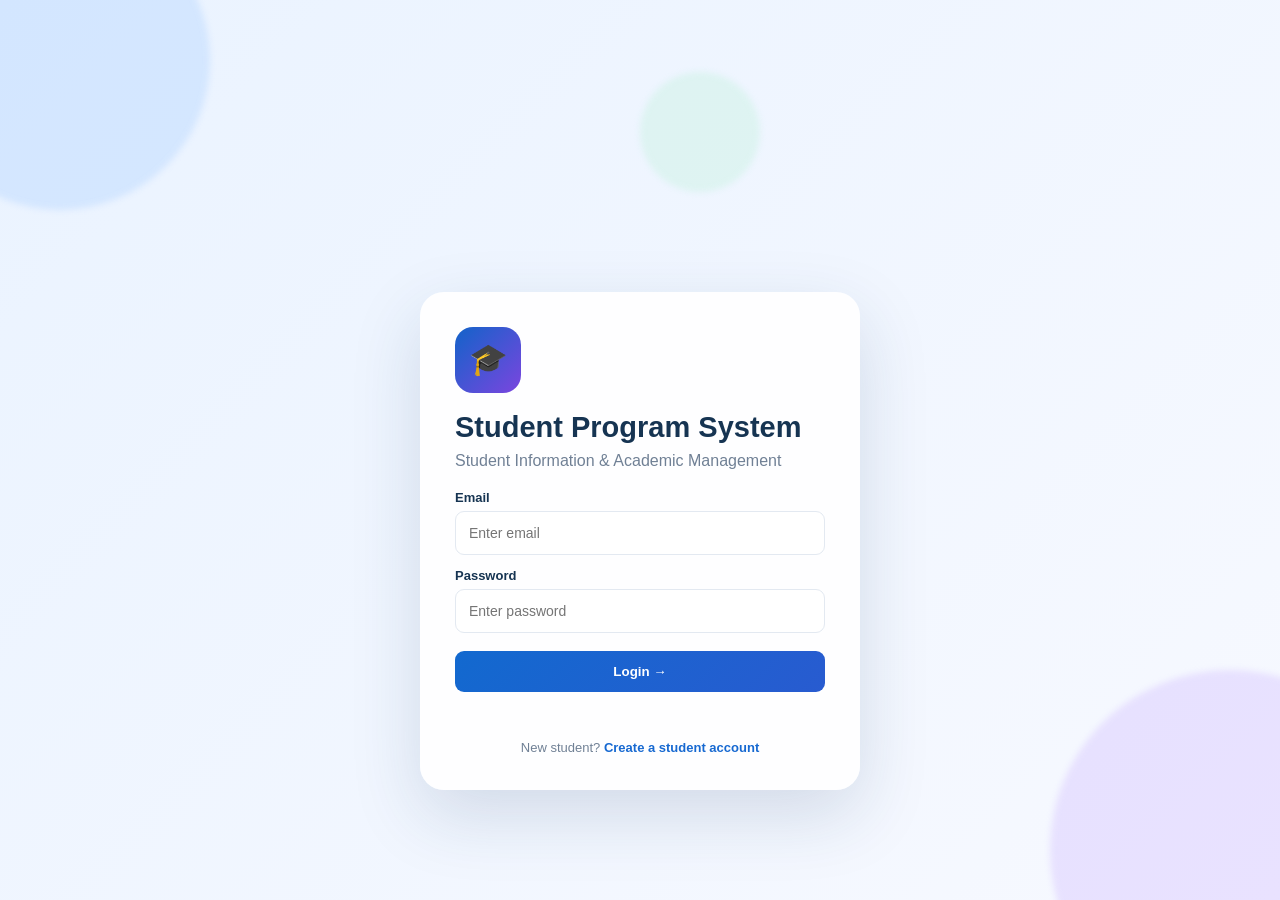
==== commit 92ba99a5: "dghg" ====
--- a/index.html
+++ b/index.html
@@ -12,12 +12,7 @@
   <div class="logo-box">🎓</div>
   <h1>Student Program System</h1>
   <p class="sub">Student Information & Academic Management</p>
-  <div class="demo">
-    <b>Demo Accounts</b>
-    <div>Admin: <code>kasiudaykiran31@gmail.com</code> / <code>Kiran@131</code></div>
-    <div>Student: <code>student@gmail.com</code> / <code>student123</code></div>
-  </div>
-  <form id="loginForm">
+<form id="loginForm">
     <label>Email</label>
     <input id="email" type="email" placeholder="Enter email" required>
     <label>Password</label>
@@ -25,7 +20,7 @@
     <button class="btn primary full" type="submit">Login <span>→</span></button>
   </form>
   <div id="loginMsg" class="msg"></div>
-  <p class="register-link">New student? <a href="register.html">Create an account</a></p>
+  <p class="register-link">New student? <a href="register.html">Create a student account</a></p>
 </div>
 <script src="script.js"></script>
 </body>
